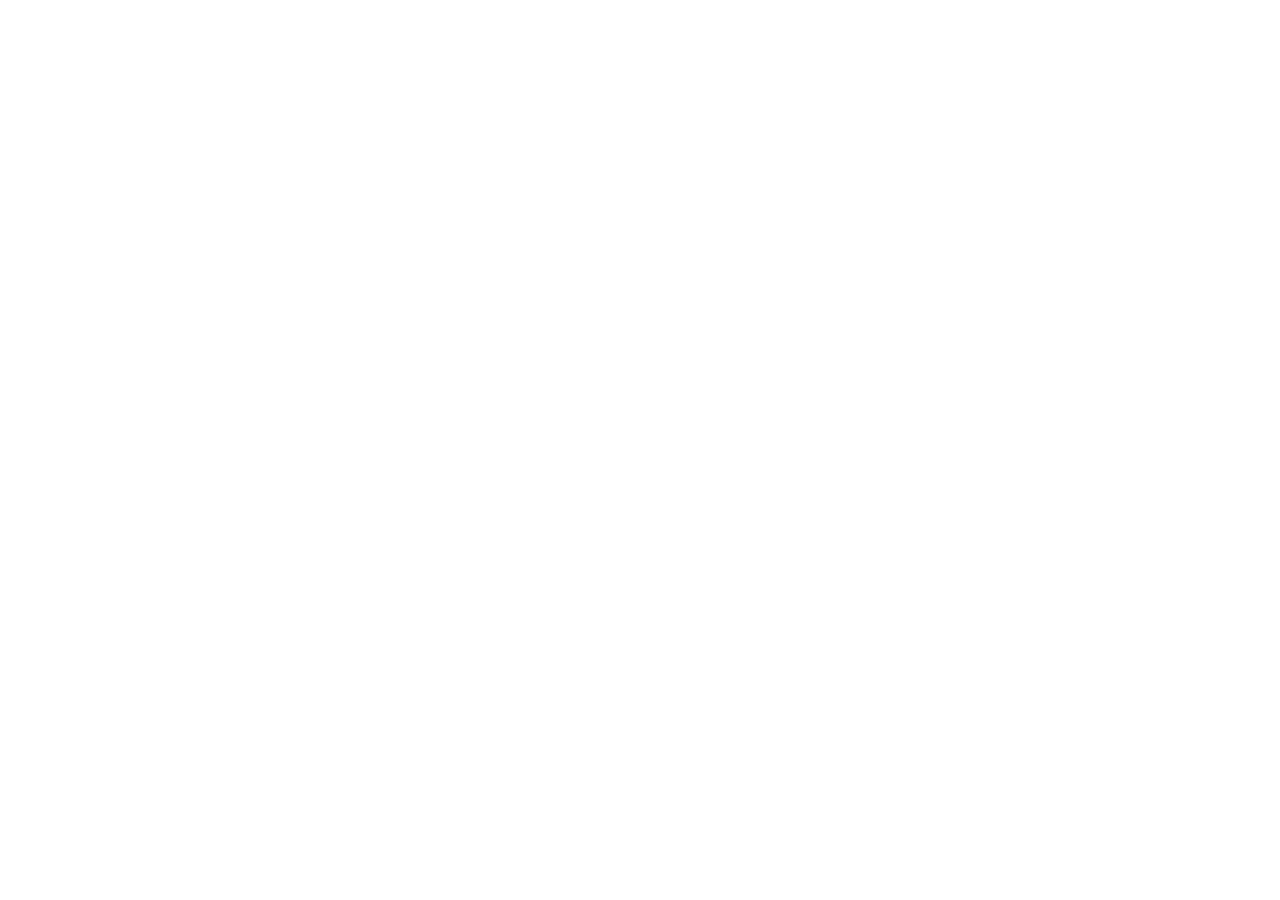
==== about.html @ 45cc05fa "Init : création du dépôt, arborescence des fichiers et structure HTML de base" ====
<!DOCTYPE html>
<html lang="fr">
<head>
    <meta charset="UTF-8">
    <meta name="viewport" content="width=device-width, initial-scale=1.0">
    <title>AfriTalent-About</title>
    <!-- Bootstrap 5 via CDN : feuille de style --> 
    <link href="https://cdn.jsdelivr.net/npm/bootstrap@5.3.0/dist/css/bootstrap.min.css" rel="stylesheet">
    <link rel="stylesheet" href="css/style.css">
</head>
<body>
    <!-- Le contenu de la page sera ajoute ici --> 
<!-- Bootstrap 5 via CDN : script JavaScript -->
    <script src="https://cdn.jsdelivr.net/npm/bootstrap@5.3.0/dist/js/bootstrap.bundle.min.js"></script>
    <!-- Votre script JavaScript -->
    <script src="js/main.js"></script>
</body>
</html>
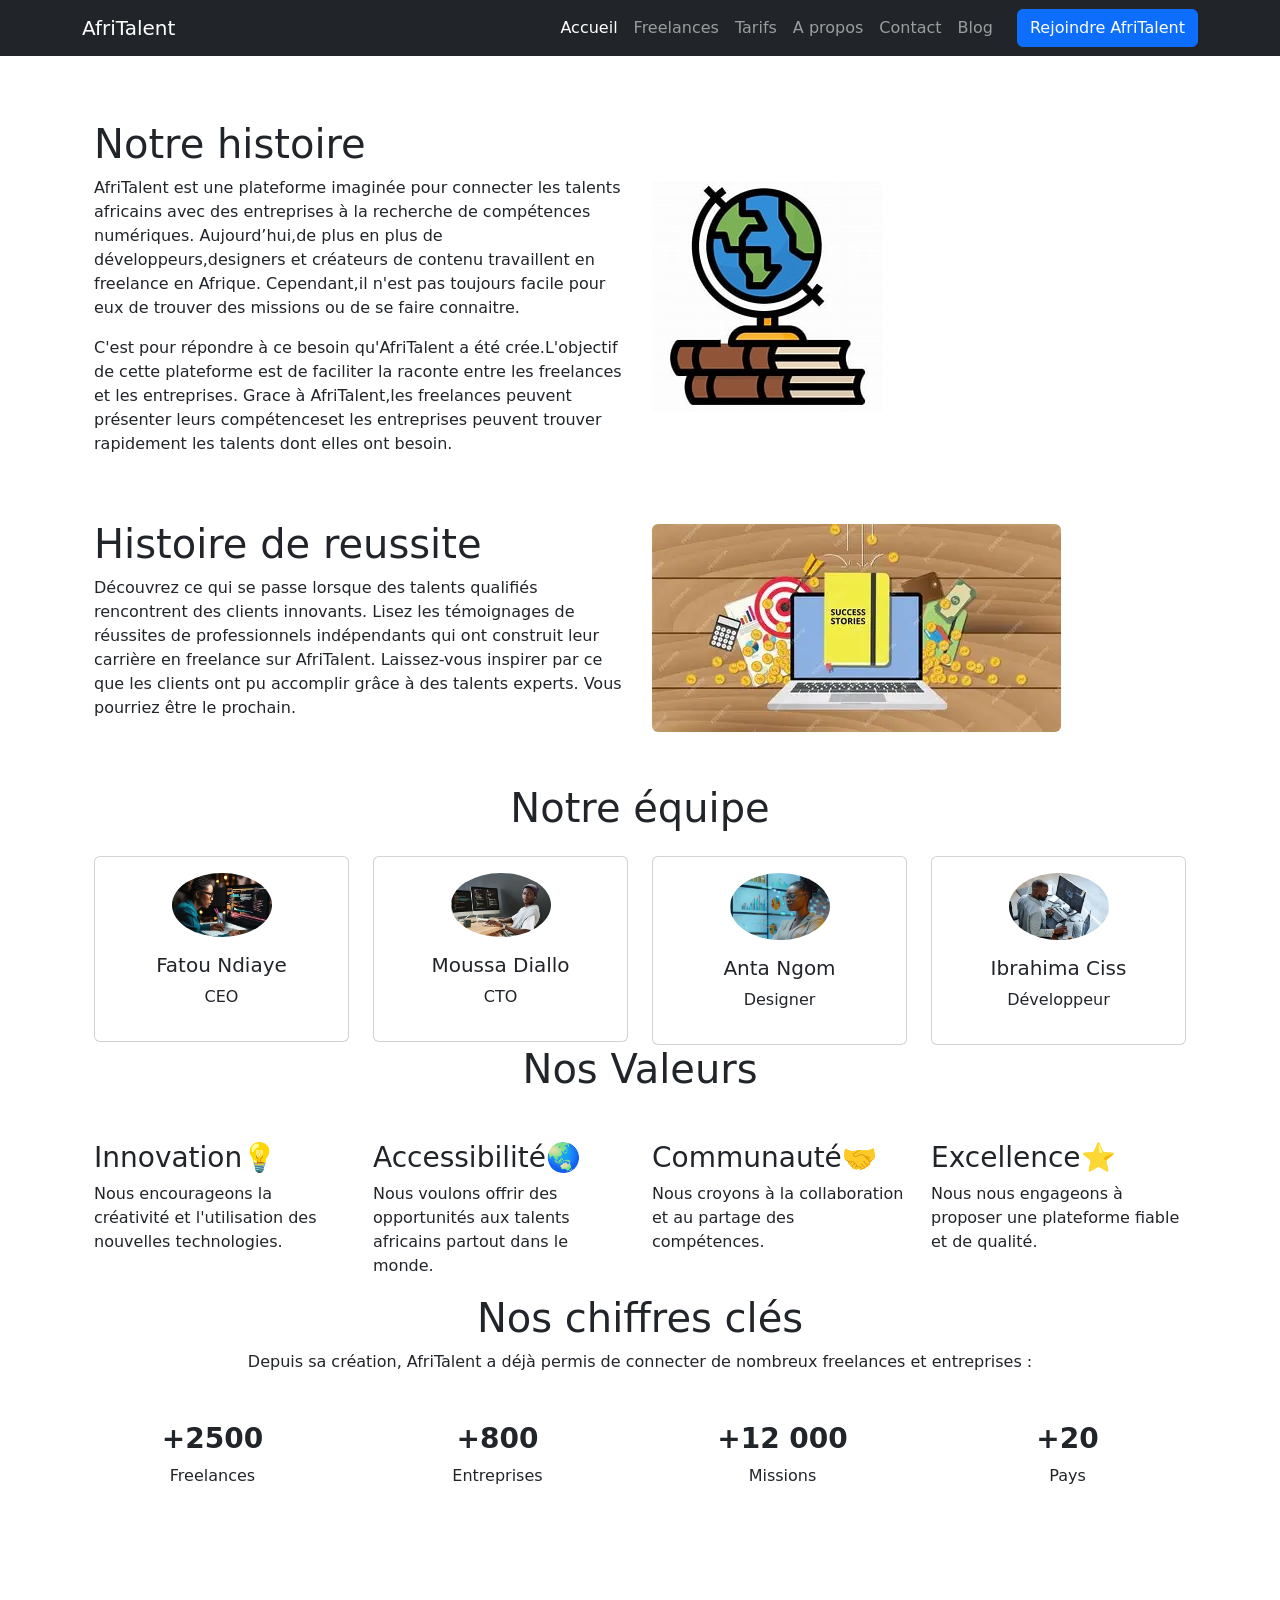
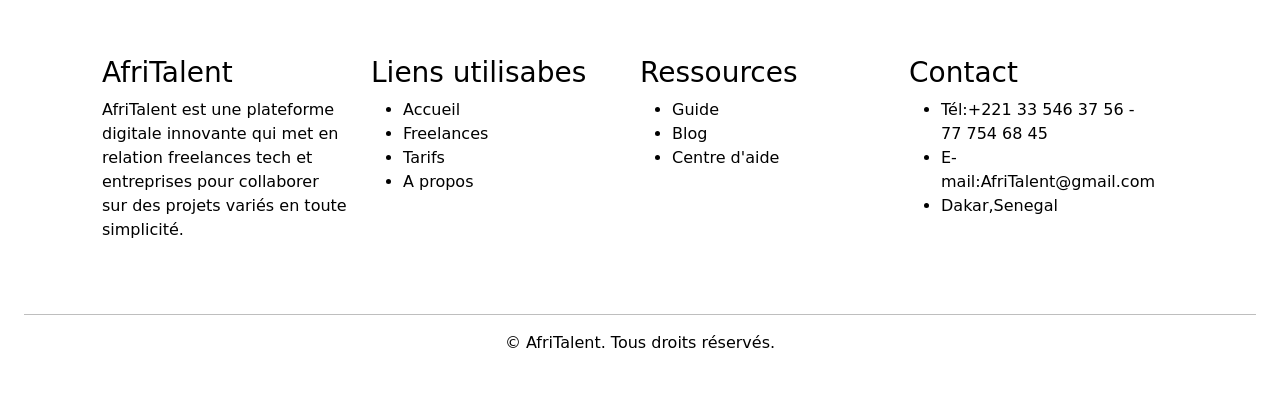
==== commit 13908475: "HTML : structure complète des 5 pages avec sections et contenu texte" ====
--- a/about.html
+++ b/about.html
@@ -9,7 +9,206 @@
     <link rel="stylesheet" href="css/style.css">
 </head>
 <body>
-    <!-- Le contenu de la page sera ajoute ici --> 
+    <header>
+    <nav class="navbar navbar-expand-lg navbar-dark bg-dark fixed-top"> 
+<div class="container"> 
+<a class="navbar-brand" href="index.html">AfriTalent</a> 
+<button class="navbar-toggler" type="button" 
+data-bs-toggle="collapse" 
+data-bs-target="#navMenu" 
+aria-controls="navMenu" 
+aria-expanded="false" 
+aria-label="Toggle navigation"> 
+<span class="navbar-toggler-icon"></span> 
+</button> 
+<div class="collapse navbar-collapse" id="navMenu"> 
+<ul class="navbar-nav ms-auto"> 
+<li class="nav-item"><a class="nav-link active" 
+href="index.html">Accueil</a></li> 
+<li class="nav-item"><a class="nav-link" 
+href="freelances.html">Freelances</a></li> 
+<li class="nav-item"><a class="nav-link" 
+href="tarifs.html">Tarifs</a></li> 
+<li class="nav-item"><a class="nav-link" href="about.html">A 
+propos</a></li> 
+<li class="nav-item"><a class="nav-link" 
+href="contact.html">Contact</a></li> 
+<li class="nav-item"><a class="nav-link" 
+href="index.html">Blog</a></li> 
+</ul> 
+<a href="contact.html" class="btn btn-primary ms-3">Rejoindre AfriTalent</a>
+</div> 
+</div> 
+</nav> 
+</header>
+<section id="hero">
+
+    <div class="container py-5"> 
+       <div class="container pt-5">
+    <section>
+       
+        <div class="row align-items-center mt-4">
+            <div class="col-md-6">
+                 <h1>Notre histoire</h1>
+                <p>
+                    AfriTalent est une plateforme imaginée pour connecter les talents africains avec des entreprises à la recherche de compétences numériques. Aujourd’hui,de plus en plus de développeurs,designers et créateurs de contenu travaillent en freelance en Afrique. Cependant,il n'est pas toujours facile pour eux de trouver des missions ou de se faire connaitre.
+                </p>
+                <p>
+                    C'est pour répondre à ce besoin qu'AfriTalent a été crée.L'objectif de cette plateforme est de faciliter la raconte entre les freelances et les entreprises. Grace à AfriTalent,les freelances peuvent présenter leurs compétenceset les entreprises peuvent trouver rapidement les talents dont elles ont besoin.
+                </p>
+            </div>
+            <div class="col-md-6">
+                <img src="icones/histoire.jpg" class="img-fluid rounded">
+            </div>
+        </div>
+     </section>
+     <section class="mt-5">
+        <div class="row align-items-center mt-4">
+            <div class="col-md-6">
+                 <h1>Histoire de reussite</h1>
+                <p>
+                    Découvrez ce qui se passe lorsque des talents qualifiés rencontrent des clients innovants. Lisez les témoignages de réussites de professionnels indépendants qui ont construit leur carrière en freelance sur AfriTalent. Laissez-vous inspirer par ce que les clients ont pu accomplir grâce à des talents experts. Vous pourriez être le prochain.
+                </p>
+            </div>
+            <div class="col-md-6">
+                <img src="icones/reussite.webp" class="img-fluid rounded">
+            </div>
+        </div>
+     </section>
+<section class="mt-5">
+  <h1 class="text-center">Notre équipe</h1>
+
+  <div class="row text-center mt-4">
+
+    <div class="col-md-3">
+      <div class="card p-3">
+        <img src="icones/femme.webp" class="rounded-circle mx-auto mb-3" width="100">
+        <h5>Fatou Ndiaye</h5>
+        <p>CEO</p>
+      </div>
+    </div>
+
+    <div class="col-md-3">
+      <div class="card p-3">
+        <img src="icones/hommes.webp" class="rounded-circle mx-auto mb-3" width="100">
+        <h5>Moussa Diallo</h5>
+        <p>CTO</p>
+      </div>
+    </div>
+
+    <div class="col-md-3">
+      <div class="card p-3">
+        <img src="icones/anta.webp" class="rounded-circle mx-auto mb-3" width="100">
+        <h5>Anta Ngom</h5>
+        <p>Designer</p>
+      </div>
+    </div>
+
+    <div class="col-md-3">
+      <div class="card p-3">
+        <img src="icones/ibou.webp" class="rounded-circle mx-auto mb-3" width="100">
+        <h5>Ibrahima Ciss</h5>
+        <p>Développeur</p>
+      </div>
+    </div>
+
+  </div>
+</section>
+            <h1 class="text-center">Nos Valeurs</h1>
+     <section class="mt-5">
+         <div class="row">
+                <div class="col-md-3">
+                 <h3>Innovation💡</h3>
+                 <p>Nous encourageons la créativité et l'utilisation des nouvelles technologies.</p>
+                </div>
+                <div class="col-md-3">
+                 <h3>Accessibilité🌏</h3>
+                 <p>Nous voulons offrir des opportunités aux talents africains partout dans le monde.</p>
+                </div>
+                <div class="col-md-3">
+                  <h3>Communauté🤝</h3>
+                  <p>Nous croyons à la collaboration et au partage des compétences.</p>
+                </div>
+                <div class="col-md-3">
+                  <h3>Excellence⭐</h3>
+                  <p>Nous nous engageons à proposer une plateforme fiable et de qualité.</p>
+                </div>
+            </div>
+        </div>
+
+        <h1 class="text-center">Nos chiffres clés</h1>
+        <p class="text-center">Depuis sa création, AfriTalent a déjà permis de connecter de nombreux freelances et entreprises :</p>
+        <section class="mt-5 text-center">
+  <div class="row mt-4">
+
+    <div class="col-md-3">
+      <h3 class="fw-bold">+2500</h3>
+      <p>Freelances</p>
+    </div>
+
+    <div class="col-md-3">
+      <h3 class="fw-bold">+800</h3>
+      <p>Entreprises</p>
+    </div>
+
+    <div class="col-md-3">
+      <h3 class="fw-bold">+12 000</h3>
+      <p>Missions</p>
+    </div>
+
+    <div class="col-md-3">
+      <h3 class="fw-bold">+20</h3>
+      <p>Pays</p>
+    </div>
+
+  </div>
+</section>
+</div>
+</section>
+      <footer class=" text-black mt-5 p-4">
+<div class="container">
+   <div class="row p-3 mb-2">
+   <div class="row p-3 mb-2"> 
+    <div class="col-md-3">
+        <h3>AfriTalent</h3>
+        <p>AfriTalent est une plateforme digitale innovante qui met en relation freelances tech et entreprises pour collaborer sur des projets variés en toute simplicité.</p>
+    </div>
+    <div class="col-md-3">
+        <h3>Liens utilisabes</h3>
+      <ul>
+        <li class="nav-item"><a class="nav-link" href="index.html">Accueil</a></li> 
+<li class="nav-item"><a class="nav-link" href="freelances.html">Freelances</a></li> 
+<li class="nav-item"><a class="nav-link" href="tarifs.html">Tarifs</a></li> 
+<li class="nav-item"><a class="nav-link" href="about.html">A propos</a></li>   
+      </ul>
+    </div>
+    <div class="col-md-3">
+        <h3>Ressources</h3>
+        <ul>
+            <li class="nav-item"><a class="nav-link" href="freelances.html">Guide</a></li> 
+            <li class="nav-item"><a class="nav-link" href="blog.html">Blog</a></li> 
+            <li class="nav-item"><a class="nav-link" href="index.html">Centre d'aide</a></li>
+        </ul>
+    </div>
+    <div class="col-md-3">
+        <h3>Contact</h3>
+        <ul>
+            <li>Tél:+221 33 546 37 56 - 77 754 68 45</li>
+            <li><a class="nav-link active" href="https://mail.google.com">E-mail:AfriTalent@gmail.com</a></li>
+            <li>Dakar,Senegal</li>
+        </ul>
+    </div>
+   </div>
+   </div>
+</div> 
+<hr class="bg-white">
+
+    <div class="text-center pb-3">
+      <p>© <span id="year"></span> AfriTalent. Tous droits réservés.</p>
+    </div>
+
+  </div>
+</footer>
 <!-- Bootstrap 5 via CDN : script JavaScript -->
     <script src="https://cdn.jsdelivr.net/npm/bootstrap@5.3.0/dist/js/bootstrap.bundle.min.js"></script>
     <!-- Votre script JavaScript -->
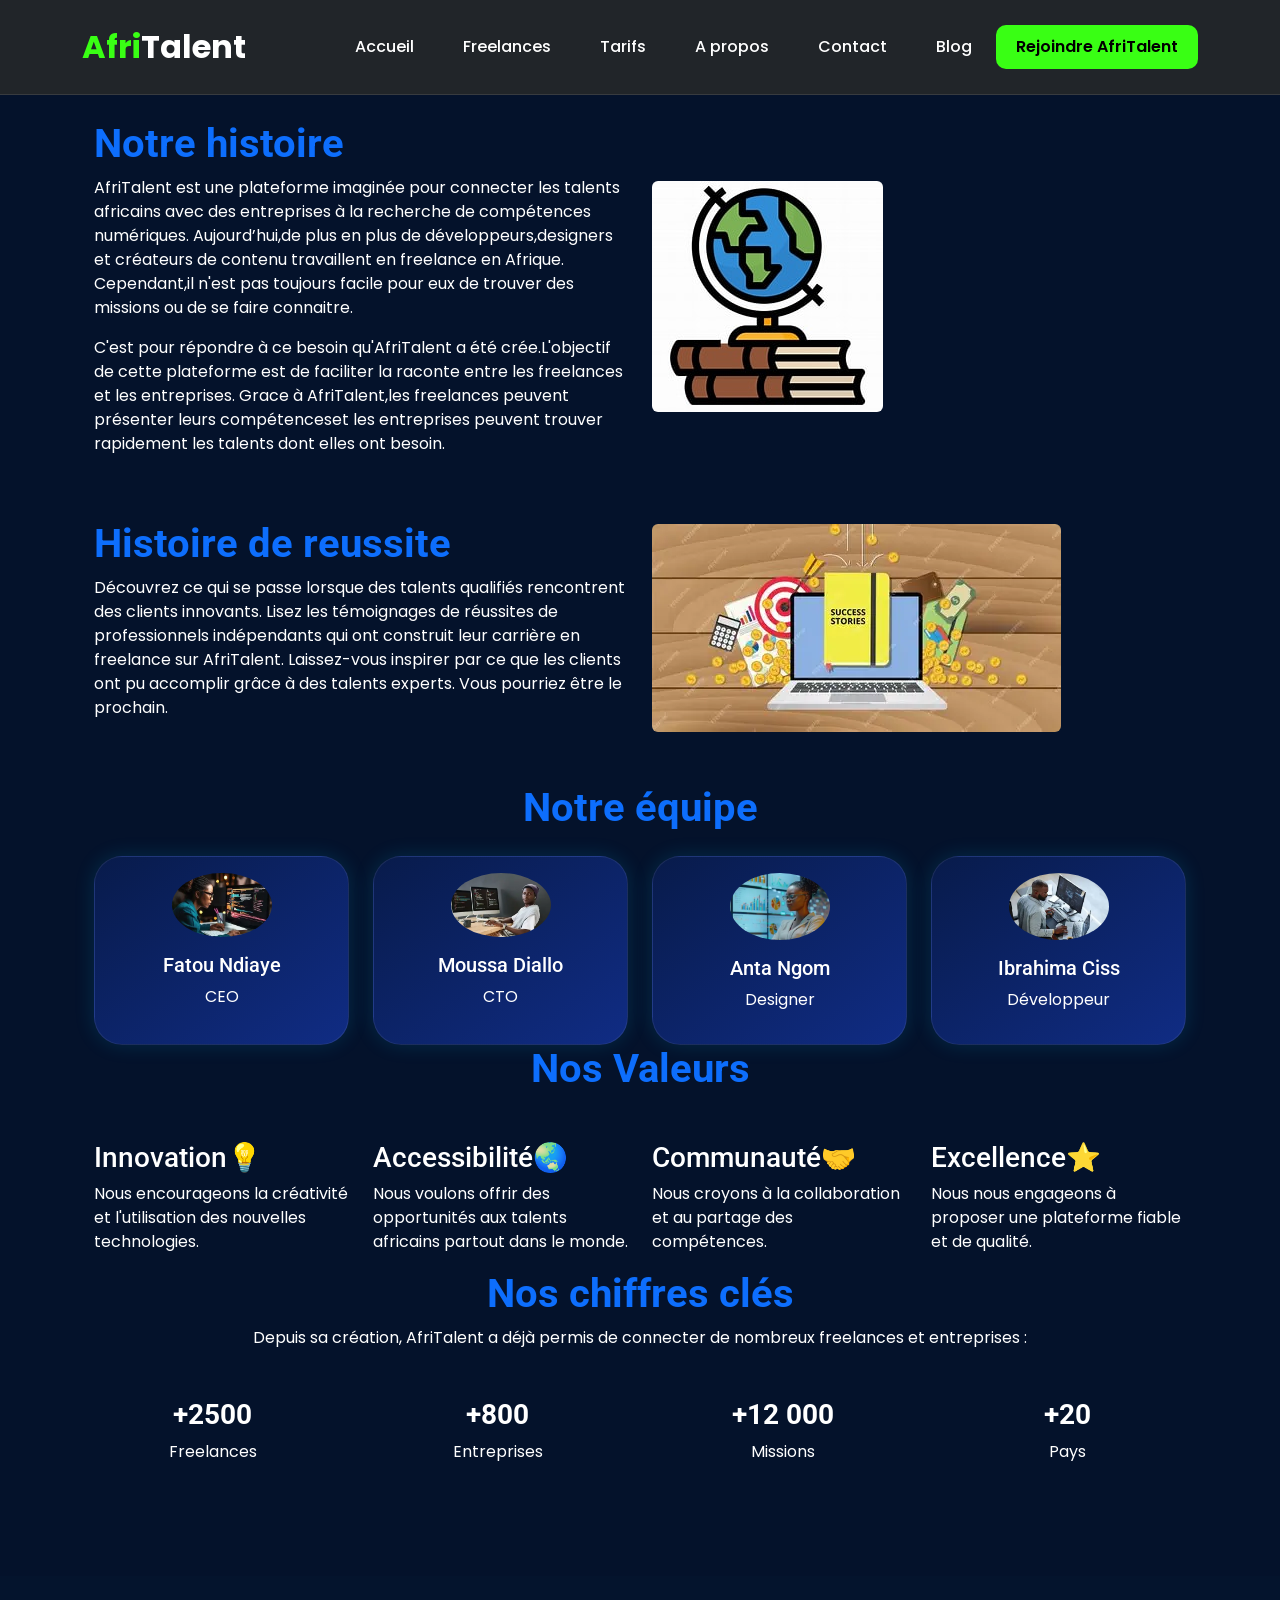
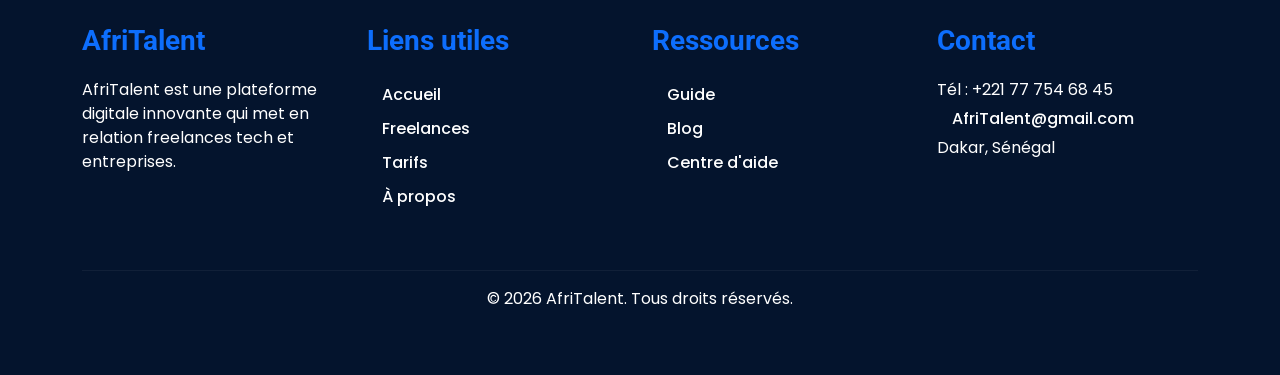
==== commit 2a9d1724: "CSS : variables, typographie, layout général et styles de base" ====
--- a/about.html
+++ b/about.html
@@ -4,15 +4,23 @@
     <meta charset="UTF-8">
     <meta name="viewport" content="width=device-width, initial-scale=1.0">
     <title>AfriTalent-About</title>
+    <!-- Google Fonts -->
+    <link rel="preconnect" href="https://fonts.googleapis.com">
+    <link rel="preconnect" href="https://fonts.gstatic.com" crossorigin>
+
+    <link href="https://fonts.googleapis.com/css2?family=Poppins:wght@300;400;500;600;700&family=Roboto:wght@300;400;500&display=swap" rel="stylesheet">
     <!-- Bootstrap 5 via CDN : feuille de style --> 
     <link href="https://cdn.jsdelivr.net/npm/bootstrap@5.3.0/dist/css/bootstrap.min.css" rel="stylesheet">
     <link rel="stylesheet" href="css/style.css">
 </head>
 <body>
-    <header>
-    <nav class="navbar navbar-expand-lg navbar-dark bg-dark fixed-top"> 
+  <header>
+  <!-- Navigation Bootstrap commune a toutes les pages --> 
+<nav class="navbar navbar-expand-lg navbar-dark bg-dark fixed-top"> 
 <div class="container"> 
-<a class="navbar-brand" href="index.html">AfriTalent</a> 
+<a class="navbar-brand logo" href="index.html">
+    <span>Afri</span>Talent
+</a>
 <button class="navbar-toggler" type="button" 
 data-bs-toggle="collapse" 
 data-bs-target="#navMenu" 
@@ -21,7 +29,7 @@
 aria-label="Toggle navigation"> 
 <span class="navbar-toggler-icon"></span> 
 </button> 
-<div class="collapse navbar-collapse" id="navMenu"> 
+<div class="collapse navbar-collapse justify-content-between align-items-center" id="navMenu">
 <ul class="navbar-nav ms-auto"> 
 <li class="nav-item"><a class="nav-link active" 
 href="index.html">Accueil</a></li> 
@@ -32,9 +40,9 @@
 <li class="nav-item"><a class="nav-link" href="about.html">A 
 propos</a></li> 
 <li class="nav-item"><a class="nav-link" 
-href="contact.html">Contact</a></li> 
-<li class="nav-item"><a class="nav-link" 
-href="index.html">Blog</a></li> 
+href="contact.html">Contact</a></li>
+<li class="nav-item"><a class="nav-link" 
+href="index.html">Blog</a></li>  
 </ul> 
 <a href="contact.html" class="btn btn-primary ms-3">Rejoindre AfriTalent</a>
 </div> 
@@ -49,7 +57,7 @@
        
         <div class="row align-items-center mt-4">
             <div class="col-md-6">
-                 <h1>Notre histoire</h1>
+                 <h1 id="acc">Notre histoire</h1>
                 <p>
                     AfriTalent est une plateforme imaginée pour connecter les talents africains avec des entreprises à la recherche de compétences numériques. Aujourd’hui,de plus en plus de développeurs,designers et créateurs de contenu travaillent en freelance en Afrique. Cependant,il n'est pas toujours facile pour eux de trouver des missions ou de se faire connaitre.
                 </p>
@@ -65,7 +73,7 @@
      <section class="mt-5">
         <div class="row align-items-center mt-4">
             <div class="col-md-6">
-                 <h1>Histoire de reussite</h1>
+                 <h1 id="acc">Histoire de reussite</h1>
                 <p>
                     Découvrez ce qui se passe lorsque des talents qualifiés rencontrent des clients innovants. Lisez les témoignages de réussites de professionnels indépendants qui ont construit leur carrière en freelance sur AfriTalent. Laissez-vous inspirer par ce que les clients ont pu accomplir grâce à des talents experts. Vous pourriez être le prochain.
                 </p>
@@ -76,36 +84,36 @@
         </div>
      </section>
 <section class="mt-5">
-  <h1 class="text-center">Notre équipe</h1>
+  <h1 class="text-center" id="acc">Notre équipe</h1>
 
   <div class="row text-center mt-4">
 
-    <div class="col-md-3">
-      <div class="card p-3">
+    <div class="col-md-3" >
+      <div class="card p-3" id="card">
         <img src="icones/femme.webp" class="rounded-circle mx-auto mb-3" width="100">
         <h5>Fatou Ndiaye</h5>
         <p>CEO</p>
       </div>
     </div>
 
-    <div class="col-md-3">
-      <div class="card p-3">
+    <div class="col-md-3" >
+      <div class="card p-3" id="card">
         <img src="icones/hommes.webp" class="rounded-circle mx-auto mb-3" width="100">
         <h5>Moussa Diallo</h5>
         <p>CTO</p>
       </div>
     </div>
 
-    <div class="col-md-3">
-      <div class="card p-3">
+    <div class="col-md-3" >
+      <div class="card p-3"id="card">
         <img src="icones/anta.webp" class="rounded-circle mx-auto mb-3" width="100">
         <h5>Anta Ngom</h5>
         <p>Designer</p>
       </div>
     </div>
 
-    <div class="col-md-3">
-      <div class="card p-3">
+    <div class="col-md-3" >
+      <div class="card p-3" id="card">
         <img src="icones/ibou.webp" class="rounded-circle mx-auto mb-3" width="100">
         <h5>Ibrahima Ciss</h5>
         <p>Développeur</p>
@@ -114,7 +122,7 @@
 
   </div>
 </section>
-            <h1 class="text-center">Nos Valeurs</h1>
+            <h1 class="text-center" id="acc">Nos Valeurs</h1>
      <section class="mt-5">
          <div class="row">
                 <div class="col-md-3">
@@ -136,7 +144,7 @@
             </div>
         </div>
 
-        <h1 class="text-center">Nos chiffres clés</h1>
+        <h1 class="text-center" id="acc">Nos chiffres clés</h1>
         <p class="text-center">Depuis sa création, AfriTalent a déjà permis de connecter de nombreux freelances et entreprises :</p>
         <section class="mt-5 text-center">
   <div class="row mt-4">
@@ -165,49 +173,97 @@
 </section>
 </div>
 </section>
-      <footer class=" text-black mt-5 p-4">
-<div class="container">
-   <div class="row p-3 mb-2">
-   <div class="row p-3 mb-2"> 
-    <div class="col-md-3">
-        <h3>AfriTalent</h3>
-        <p>AfriTalent est une plateforme digitale innovante qui met en relation freelances tech et entreprises pour collaborer sur des projets variés en toute simplicité.</p>
-    </div>
-    <div class="col-md-3">
-        <h3>Liens utilisabes</h3>
-      <ul>
-        <li class="nav-item"><a class="nav-link" href="index.html">Accueil</a></li> 
-<li class="nav-item"><a class="nav-link" href="freelances.html">Freelances</a></li> 
-<li class="nav-item"><a class="nav-link" href="tarifs.html">Tarifs</a></li> 
-<li class="nav-item"><a class="nav-link" href="about.html">A propos</a></li>   
-      </ul>
-    </div>
-    <div class="col-md-3">
-        <h3>Ressources</h3>
-        <ul>
-            <li class="nav-item"><a class="nav-link" href="freelances.html">Guide</a></li> 
-            <li class="nav-item"><a class="nav-link" href="blog.html">Blog</a></li> 
-            <li class="nav-item"><a class="nav-link" href="index.html">Centre d'aide</a></li>
-        </ul>
-    </div>
-    <div class="col-md-3">
-        <h3>Contact</h3>
-        <ul>
-            <li>Tél:+221 33 546 37 56 - 77 754 68 45</li>
-            <li><a class="nav-link active" href="https://mail.google.com">E-mail:AfriTalent@gmail.com</a></li>
-            <li>Dakar,Senegal</li>
-        </ul>
-    </div>
-   </div>
-   </div>
-</div> 
-<hr class="bg-white">
-
-    <div class="text-center pb-3">
-      <p>© <span id="year"></span> AfriTalent. Tous droits réservés.</p>
-    </div>
-
-  </div>
+     <footer id="foot" class="text-white mt-5 p-5">
+
+    <div class="container">
+
+        <div class="row">
+
+            <!-- COL 1 -->
+
+            <div class="col-md-3 mb-4">
+
+                <h3>AfriTalent</h3>
+
+                <p>
+                    AfriTalent est une plateforme digitale innovante
+                    qui met en relation freelances tech et entreprises.
+                </p>
+
+            </div>
+
+            <!-- COL 2 -->
+
+            <div class="col-md-3 mb-4">
+
+                <h3>Liens utiles</h3>
+
+                <ul class="list-unstyled">
+
+                    <li><a class="nav-link" href="index.html">Accueil</a></li>
+                    <li><a class="nav-link" href="freelances.html">Freelances</a></li>
+                    <li><a class="nav-link" href="tarifs.html">Tarifs</a></li>
+                    <li><a class="nav-link" href="about.html">À propos</a></li>
+
+                </ul>
+
+            </div>
+
+            <!-- COL 3 -->
+
+            <div class="col-md-3 mb-4">
+
+                <h3>Ressources</h3>
+
+                <ul class="list-unstyled">
+
+                    <li><a class="nav-link" href="#">Guide</a></li>
+                    <li><a class="nav-link" href="#">Blog</a></li>
+                    <li><a class="nav-link" href="#">Centre d'aide</a></li>
+
+                </ul>
+
+            </div>
+
+            <!-- COL 4 -->
+
+            <div class="col-md-3 mb-4">
+
+                <h3>Contact</h3>
+
+                <ul class="list-unstyled">
+
+                    <li>Tél : +221 77 754 68 45</li>
+
+                    <li>
+                        <a class="nav-link"
+                           href="mailto:AfriTalent@gmail.com">
+
+                            AfriTalent@gmail.com
+
+                        </a>
+                    </li>
+
+                    <li>Dakar, Sénégal</li>
+
+                </ul>
+
+            </div>
+
+        </div>
+
+        <hr>
+
+        <div class="text-center">
+
+            <p>
+                © 2026 AfriTalent. Tous droits réservés.
+            </p>
+
+        </div>
+
+    </div>
+
 </footer>
 <!-- Bootstrap 5 via CDN : script JavaScript -->
     <script src="https://cdn.jsdelivr.net/npm/bootstrap@5.3.0/dist/js/bootstrap.bundle.min.js"></script>
--- a/css/style.css
+++ b/css/style.css
@@ -0,0 +1,651 @@
+:root {
+  --primary-color: #0d6efd;
+  --secondary-color: #04122b;
+  --dark-color: #000;
+  --light-color: #fff;
+  --hover-color: #39ff14;
+  --title-font: "Poppins", sans-serif;
+  --body-font: "Roboto", sans-serif;
+}
+/* RESET */
+
+*{
+    margin:0;
+    padding:0;
+    box-sizing:border-box;
+}
+h1,h2,h3,h4,h5{
+   font-family: var(--body-font);
+}
+
+body{
+    font-family:var(--title-font);
+    background-color: var(--secondary-color);
+    color:var(--light-color);
+    overflow-x:hidden;
+     margin:0;
+    padding:0;
+    overflow-x:hidden;
+    background-color: var(--secondary-color);
+    
+}
+/* NAVBAR */
+
+.navbar{
+    background:rgba(5,8,22,0.85);
+    backdrop-filter:blur(10px);
+    padding:18px 0;
+    border-bottom:1px solid rgba(255,255,255,0.1);
+}
+
+.logo{
+    font-size:2rem;
+    font-weight:700;
+    color:var(--light-color);
+    text-decoration:none;
+}
+
+.logo span{
+    color:var(--primary-color);
+}
+
+.navbar-nav{
+    gap:18px;
+}
+
+.nav-link{
+    color:var(--light-color);
+    font-weight:500;
+    transition:0.3s;
+}
+
+.nav-link:hover{
+    color:var(--primary-color);
+}
+
+.btn-primary{
+    background:linear-gradient(90deg,#00bfff,#0066ff);
+    border:none;
+    border-radius:12px;
+    padding:12px 22px;
+    font-weight:600;
+}
+
+.btn-primary:hover{
+    transform:translateY(-2px);
+    background:linear-gradient(90deg,#0099ff,#004cff);
+}
+
+/* HERO */
+
+#herol{
+    position: relative;
+    min-height: 100vh;
+    display: flex;
+    align-items: center;
+    justify-content: center;
+    text-align: center;
+    overflow: hidden;
+    padding-top: 0;
+    margin-top: 0;
+}
+#herol::before{
+    content: "";
+    position: absolute;
+    top: 0;
+    left: 0;
+    width: 100%;
+    height: 100%;
+    background: rgba(0,0,0,0.5);
+    z-index: 1;
+}
+.video{
+    position:absolute;
+    top:0;
+    left:0;
+    width:100%;
+    height:100%;
+    object-fit:cover;
+    z-index: 0;
+}
+
+#fond{
+    position:relative;
+    z-index:2;
+    margin-top:80px;
+}
+
+#free{
+    font-size:4rem;
+    font-weight:700;
+    line-height:1.2;
+    margin-bottom:25px;
+}
+
+#fond p{
+    font-size:1.1rem;
+    margin-bottom:15px;
+    color:var(--light-color);
+}
+
+/* BARRES TITRES */
+
+.navbar-section{
+    background:linear-gradient(90deg,#081b4b,#0b2a7a);
+    border-radius:18px;
+    margin-bottom:35px;
+    margin-top:40px;
+    padding:10px;
+}
+
+/* CARTES */
+
+.step-card,
+.testimonial-card,
+.counter-card{
+    background:linear-gradient(145deg,#081b4b,#102c84);
+    border-radius:28px;
+    padding:40px 25px;
+    transition:0.4s;
+    height:100%;
+    border:1px solid rgba(255,255,255,0.08);
+    box-shadow:0 0 20px rgba(0,191,255,0.15);
+}
+
+.step-card:hover,
+.testimonial-card:hover,
+.counter-card:hover{
+    transform:translateY(-10px);
+    box-shadow:0 0 30px rgba(0,191,255,0.35);
+}
+
+/* IMAGES */
+
+.step-card img,
+.tem-img{
+    width:85px;
+    height:85px;
+    object-fit:cover;
+    margin-bottom:20px;
+    border:4px solid rgba(255,255,255,0.2);
+    padding:8px;
+    background:var(--light-color);
+}
+
+/* TEXTES */
+
+.step-card h3,
+.testimonial-card h5{
+    font-weight:700;
+    margin-bottom:15px;
+}
+
+.step-card p,
+.testimonial-card p{
+    color:var(--light-color);
+}
+
+/* SERVICES */
+
+#services{
+    padding-top:40px;
+}
+
+/* STATISTIQUES */
+
+.counter-number{
+    font-size:3rem;
+    font-weight:700;
+    color:var(--primary-color);
+}
+
+.counter-label{
+    font-size:1.1rem;
+    margin-top:10px;
+}
+
+/* TEMOIGNAGES */
+
+.testimonial-card{
+    text-align:center;
+}
+
+/* CTA */
+
+.cta-section{
+    position:relative;
+    background:url('../images/cta.webp') center/cover;
+    padding:120px 0;
+    margin-top:70px;
+}
+
+.cta-overlay{
+    position:absolute;
+    inset:0;
+    background:rgba(0,0,0,0.7);
+}
+
+.cta-content{
+    position:relative;
+    z-index:2;
+}
+
+/* FOOTER */
+
+#foot{
+    background:#020617;
+}
+
+#foot h3{
+    margin-bottom:20px;
+    color:var(--primary-color);
+}
+
+#foot .nav-link{
+    padding-left:0;
+    color:var(--light-color);
+}
+
+#foot .nav-link:hover{
+    color:var(--primary-color);
+}
+
+/* ESPACES ENTRE CARTES */
+
+.row.g-4{
+    --bs-gutter-x:2rem;
+    --bs-gutter-y:2rem;
+}
+/* HERO SECTION */
+
+#hero-tarifs{
+    background:
+    linear-gradient(rgba(0,0,0,0.7),
+    rgba(0,0,0,0.7)),
+    url("../icones/tarif.jpg");
+
+    background-size: cover;
+    background-position: center;
+    min-height: 90vh;
+    display: flex;
+    align-items: center;
+    justify-content: center;
+}
+
+#hero-tarifs h1{
+    font-size: 3rem;
+    font-weight: bold;
+}
+
+#hero-tarifs p{
+    font-size: 1.2rem;
+}
+
+/* SECTION TARIFS*/
+
+.card{
+    border: none;
+    border-radius: 15px;
+    box-shadow: 0 5px 20px rgba(0,0,0,0.08);
+    transition: 0.4s;
+}
+
+.card:hover{
+    transform: translateY(-10px);
+}
+
+.card h3{
+    font-weight: bold;
+}
+
+.card .display-6{
+    color:var(--hover-color);
+}
+
+.border-success{
+    border: 3px solid var(--primary-color);
+}
+
+/* Badge */
+
+.badge{
+    font-size: 0.9rem;
+    padding: 8px 15px;
+    border-radius: 20px;
+}
+
+/*BOUTONS*/
+
+.custom-btn{
+    background-color: var(--secondary-color);
+    color: var(--light-color);
+    border-radius: 10px;
+    padding: 12px;
+    transition: 0.3s;
+}
+
+.custom-btn:hover{
+    background-color: var(--hover-color);
+    color: var(--light-color);
+}
+
+/* FAQ */
+
+.accordion-button{
+    font-weight: 600;
+}
+
+.accordion-button:not(.collapsed){
+    background-color: var(--primary-color);
+    color: var(--light-color);
+}
+
+/* FOOTER */
+
+#foot{
+    background-color: var(--primary-color);
+}
+
+#foot h3{
+    margin-bottom: 20px;
+    font-weight: bold;
+}
+
+#foot .nav-link{
+    color: var(--light-color) ;
+    padding: 5px 0;
+}
+
+#foot .nav-link:hover{
+    color: var(--hover-color) ;
+}
+
+#foot hr{
+    border-color: rgba(255,255,255,0.2);
+}
+.row.g-4{
+    row-gap: 25px;
+}
+
+.step-card{
+    background-color:#1f1f35 ;
+    color: var(--light-color);
+    padding: 40px 25px;
+    border-radius: 30px;
+    height: 100%;
+    box-shadow: 0 10px 25px rgba(0,0,0,0.3);
+    transition: 0.4s;
+
+}
+
+.step-card:hover{
+    transform: translateY(-8px);
+}
+
+.step-card img{
+    width: 80px;
+    height: 80px;
+    object-fit: cover;
+    background: var(--light-color);
+    padding: 10px;
+    margin-bottom: 20px;
+}
+
+.step-card h3{
+    font-size: 32px;
+    font-weight: bold;
+    margin-bottom: 15px;
+}
+
+.step-card p{
+    font-size: 18px;
+    margin-bottom: 0;
+}
+.navbar-section{
+    margin-bottom: 40px;
+    margin-top: 40px;
+}
+/* HERO PAGE FREELANCES */
+
+#hero-freelance{
+    position: relative;
+    height: 90vh;
+    background-size: cover;
+    background-position: center;
+
+    display: flex;
+    align-items: center;
+    justify-content: center;
+
+    overflow: hidden;
+}
+
+.hero-overlay{
+    position: absolute;
+    top: 0;
+    left: 0;
+
+    width: 100%;
+    height: 100%;
+
+    background: linear-gradient(
+        rgba(5,8,22,0.80),
+        rgba(7,18,41,0.90)
+    );
+}
+
+.hero-content{
+    position: relative;
+    z-index: 2;
+}
+
+.hero-content h1{
+    font-size: 4rem;
+    max-width: 900px;
+    margin: auto;
+}
+
+.hero-content p{
+    font-size: 1.3rem;
+    color: var(--light-color);
+}
+
+.hero-content .btn{
+    background: #39ff14;
+    border: none;
+    color: #050816;
+    font-weight: bold;
+    padding: 14px 35px;
+    border-radius: 12px;
+}
+
+.hero-content .btn:hover{
+    background: #2ee60f;
+}
+
+/* HERO */
+
+#hero-freelance{
+    background:
+    linear-gradient(rgba(0,0,0,0.7),
+    rgba(0,0,0,0.7)),
+    url("../icones/fondfree.webp");
+
+    background-size: cover;
+    background-position: center;
+
+    min-height: 75vh;
+
+    display: flex;
+    align-items: center;
+
+    padding-top: 120px;
+}
+
+#hero-freelance h1{
+    font-size: 4rem;
+    font-weight: 700;
+    color: var(--light-color);
+}
+
+#hero-freelance span{
+    color: #39ff14;
+}
+
+#hero-freelance p{
+    color: var(--light-color);
+    font-size: 1.1rem;
+}
+
+/* NAVBAR */
+
+.navbar{
+    background: #04142d;
+}
+
+.logo{
+    font-size: 2rem;
+    font-weight: bold;
+    color: var(--light-color) ;
+}
+
+.logo span{
+    color: #39ff14;
+}
+
+.nav-link{
+    color: var(--light-color);
+    margin-left: 15px;
+}
+
+.nav-link:hover{
+    color: #39ff14;
+}
+
+/* BOUTON */
+
+.btn-primary{
+    background: #39ff14;
+    border: none;
+    color: black;
+    font-weight: 600;
+    border-radius: 10px;
+    padding: 10px 20px;
+}
+
+.btn-primary:hover{
+    background: #2fd10e;
+}
+
+/* FILTRES */
+
+.filter-section{
+    margin-top: -50px;
+    z-index: 10;
+    position: relative;
+}
+
+.filter-box{
+    background: var(--light-color);
+    border-radius: 20px;
+    padding: 25px;
+    box-shadow: 0 10px 30px rgba(0,0,0,0.1);
+}
+
+/* BOUTONS FILTRES */
+.btn-outline-success{
+    color: var(--light-color);
+    border: 2px solid var(--light-color);
+    background: transparent;
+
+    border-radius: 40px;
+    padding: 10px 30px;
+
+    font-weight: 600;
+    min-width: 180px;
+    margin: 10px;
+}
+
+.btn-outline-success:hover{
+    background: #39ff14;
+    color: #050816;
+    border-color: #39ff14;
+}
+
+/* CARDS */
+
+.freelance-card{
+    background:linear-gradient(145deg,#081b4b,#102c84);
+    border: none;
+    border-radius: 20px;
+    transition: 0.3s;
+    box-shadow: 0 5px 20px rgba(0,0,0,0.08);
+    color:var(--light-color);
+
+    height: 100%;
+}
+
+.freelance-card:hover{
+    transform: translateY(-10px);
+}
+
+.freelance-img{
+    width: 100px;
+    height: 100px;
+    object-fit: cover;
+
+    border-radius: 50%;
+
+    margin: auto;
+}
+
+/* TITRES */
+
+.freelance-card h4{
+    font-weight: 700;
+    color: #04142d;
+}
+
+/* PRIX */
+
+.freelance-card .fw-bold{
+    color: #00b300;
+    font-size: 1.2rem;
+}
+
+/* FOOTER */
+
+#foot{
+    background: #04142d;
+}
+
+#foot .nav-link{
+    color: var(--light-color);
+}
+
+#foot .nav-link:hover{
+    color: #39ff14;
+}
+
+#card{
+    background:linear-gradient(145deg,#081b4b,#102c84);
+    color:var(--light-color);
+    border-radius:28px;
+    padding:40px 25px;
+    transition:0.4s;
+    height:100%;
+    border:1px solid rgba(255,255,255,0.08);
+    box-shadow:0 0 20px rgba(0,191,255,0.15);
+}
+#acc{
+    color:var(--primary-color);
+    font-weight:700;
+}
+/*contacte*/
+#contactTitle{
+    font-size:2.5rem;
+    font-weight:700;
+    color:var(--primary-color);
+    margin-bottom:20px;
+    padding-top:90px;
+}
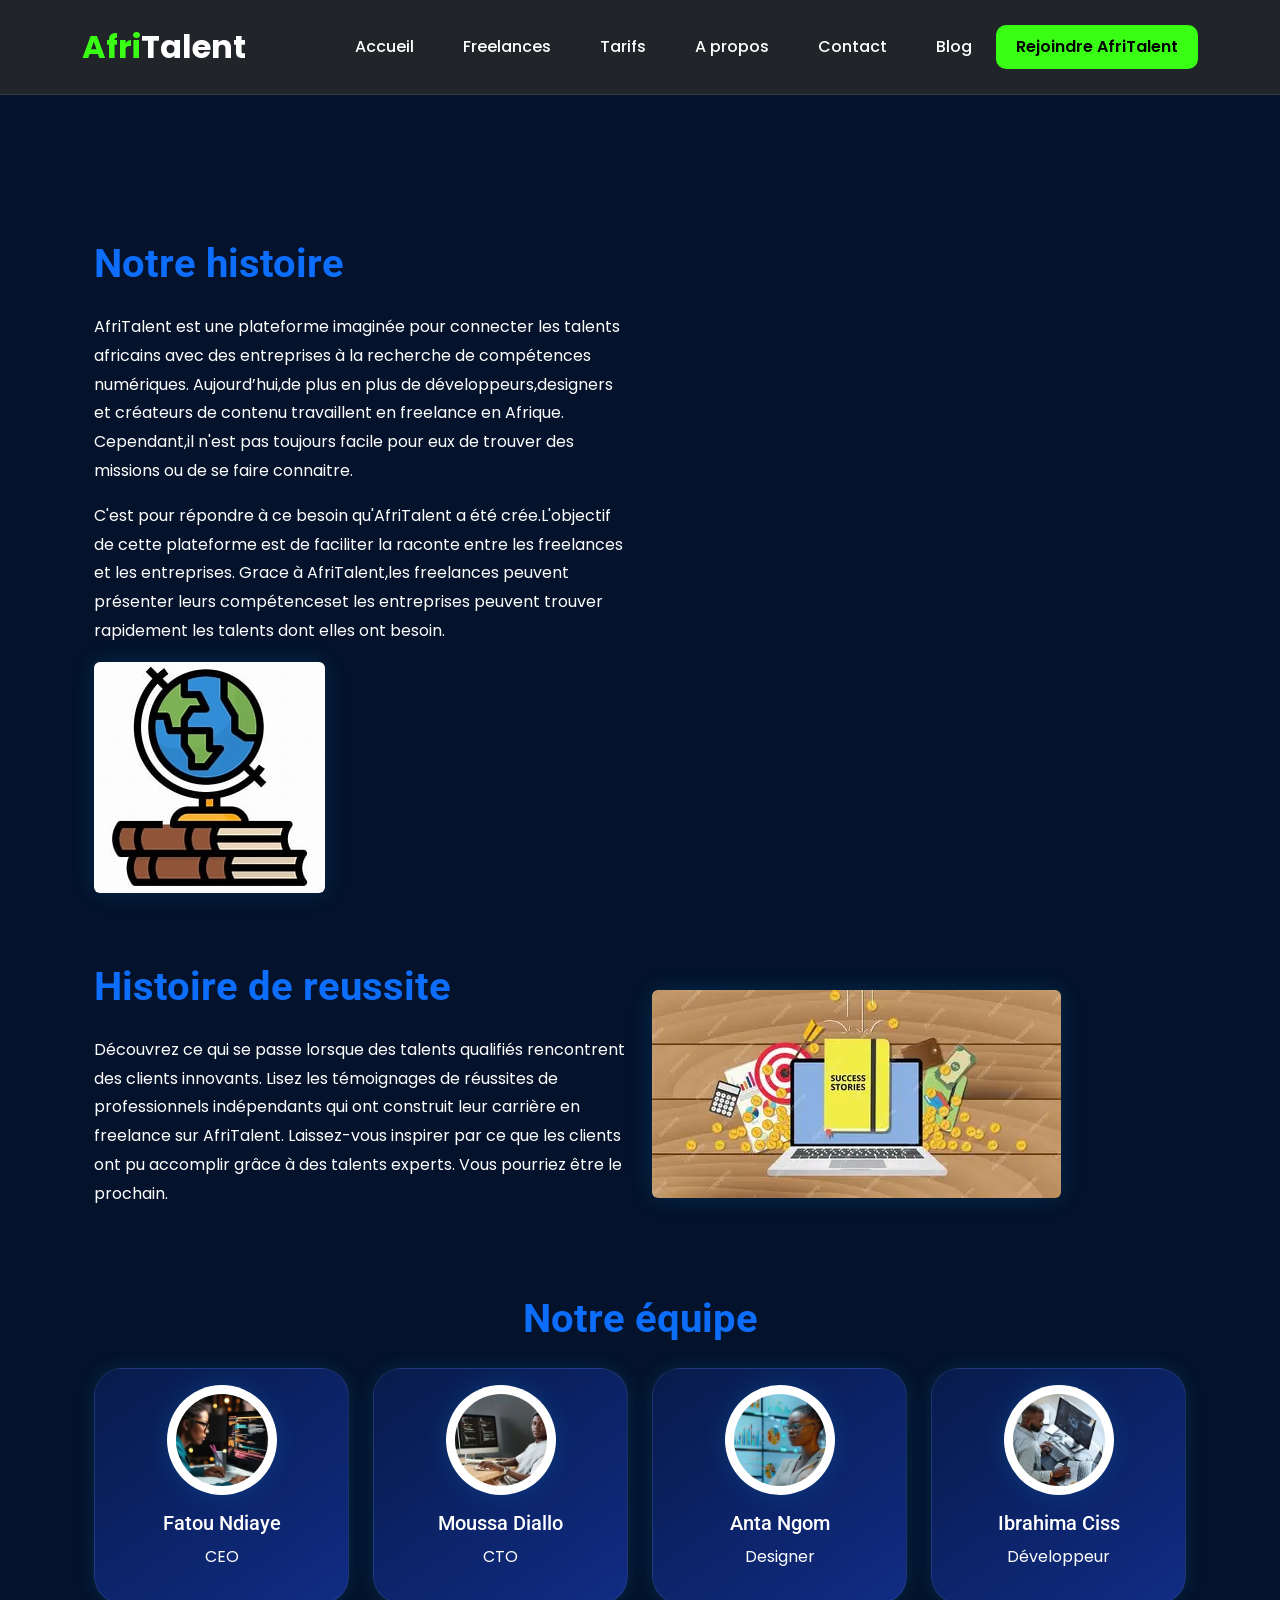
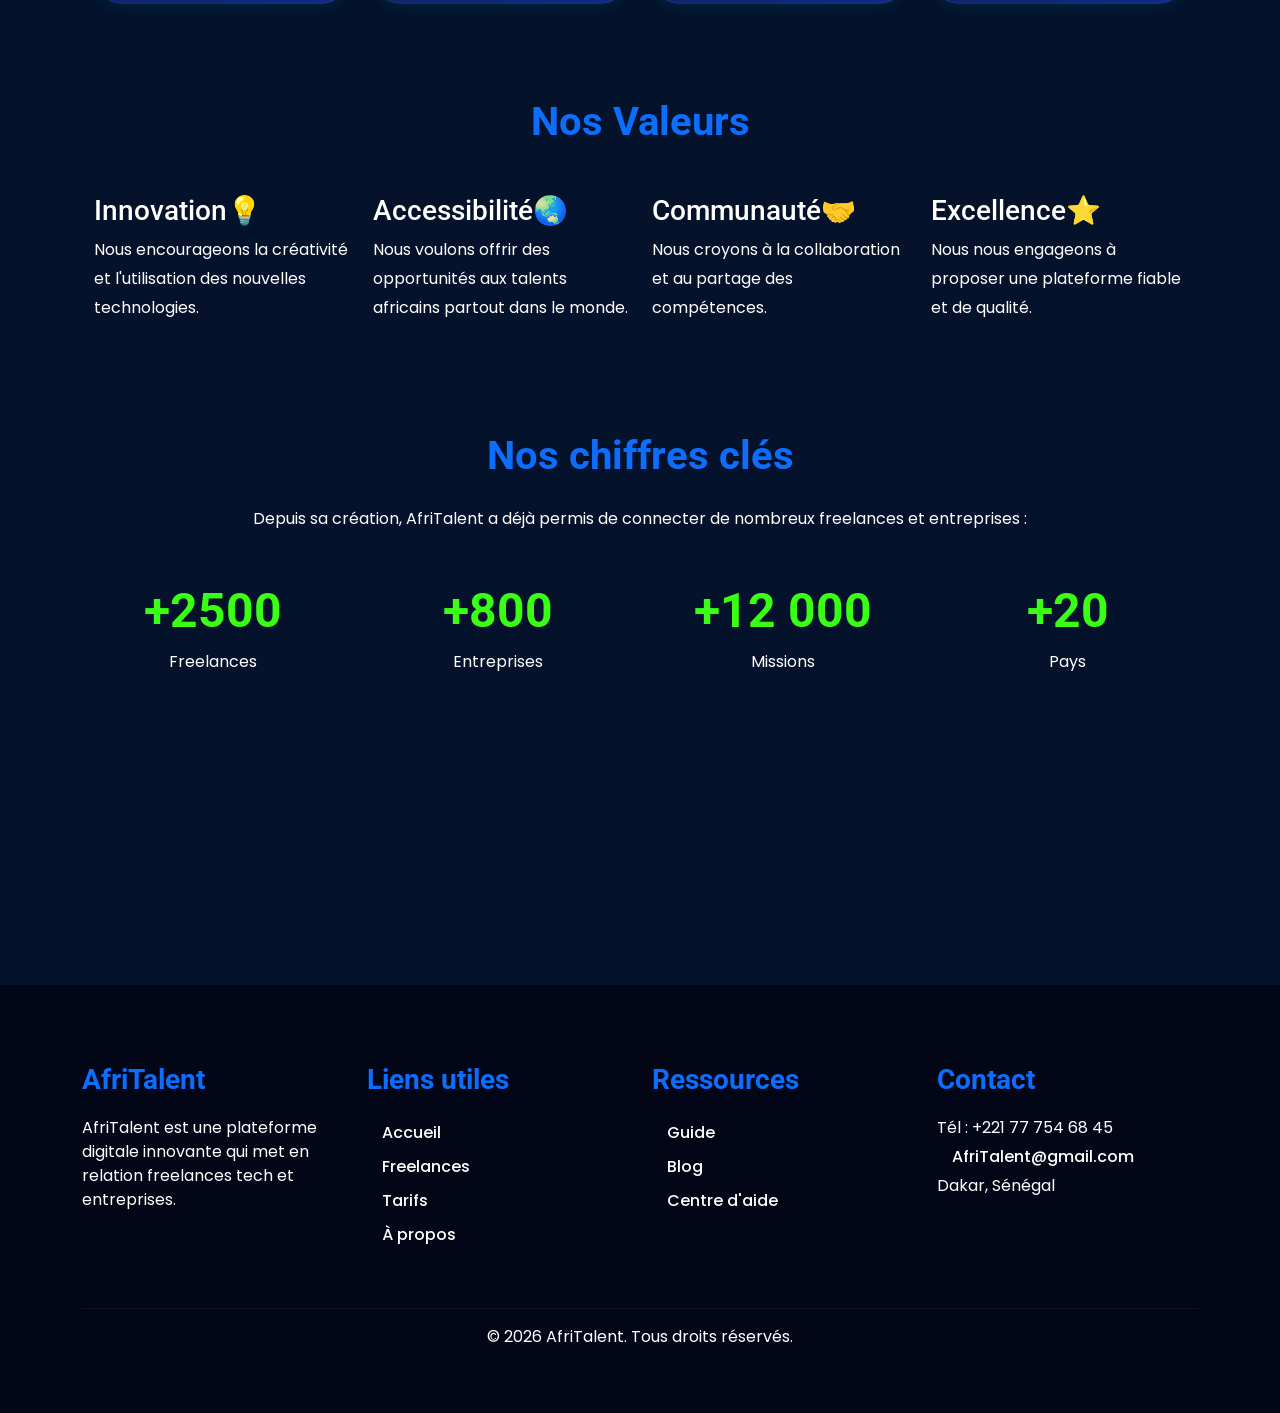
==== commit 8e5cbf98: "CSS : responsive design mobile et tablette, media queries" ====
--- a/about.html
+++ b/about.html
@@ -56,7 +56,7 @@
     <section>
        
         <div class="row align-items-center mt-4">
-            <div class="col-md-6">
+            <div class=" col-12 col-md-6">
                  <h1 id="acc">Notre histoire</h1>
                 <p>
                     AfriTalent est une plateforme imaginée pour connecter les talents africains avec des entreprises à la recherche de compétences numériques. Aujourd’hui,de plus en plus de développeurs,designers et créateurs de contenu travaillent en freelance en Afrique. Cependant,il n'est pas toujours facile pour eux de trouver des missions ou de se faire connaitre.
@@ -65,7 +65,7 @@
                     C'est pour répondre à ce besoin qu'AfriTalent a été crée.L'objectif de cette plateforme est de faciliter la raconte entre les freelances et les entreprises. Grace à AfriTalent,les freelances peuvent présenter leurs compétenceset les entreprises peuvent trouver rapidement les talents dont elles ont besoin.
                 </p>
             </div>
-            <div class="col-md-6">
+            <div class=" col-12col-md-6">
                 <img src="icones/histoire.jpg" class="img-fluid rounded">
             </div>
         </div>
@@ -78,7 +78,7 @@
                     Découvrez ce qui se passe lorsque des talents qualifiés rencontrent des clients innovants. Lisez les témoignages de réussites de professionnels indépendants qui ont construit leur carrière en freelance sur AfriTalent. Laissez-vous inspirer par ce que les clients ont pu accomplir grâce à des talents experts. Vous pourriez être le prochain.
                 </p>
             </div>
-            <div class="col-md-6">
+            <div class=" col-12 col-md-6">
                 <img src="icones/reussite.webp" class="img-fluid rounded">
             </div>
         </div>
@@ -88,7 +88,7 @@
 
   <div class="row text-center mt-4">
 
-    <div class="col-md-3" >
+    <div class=" col-12 col-sm-6 col-lg-3 mb-4" >
       <div class="card p-3" id="card">
         <img src="icones/femme.webp" class="rounded-circle mx-auto mb-3" width="100">
         <h5>Fatou Ndiaye</h5>
@@ -96,7 +96,7 @@
       </div>
     </div>
 
-    <div class="col-md-3" >
+    <div class=" col-12 col-sm-6 col-lg-3 mb-4" >
       <div class="card p-3" id="card">
         <img src="icones/hommes.webp" class="rounded-circle mx-auto mb-3" width="100">
         <h5>Moussa Diallo</h5>
@@ -104,7 +104,7 @@
       </div>
     </div>
 
-    <div class="col-md-3" >
+    <div class=" col-12 col-sm-6 col-lg-3 mb-4" >
       <div class="card p-3"id="card">
         <img src="icones/anta.webp" class="rounded-circle mx-auto mb-3" width="100">
         <h5>Anta Ngom</h5>
@@ -112,7 +112,7 @@
       </div>
     </div>
 
-    <div class="col-md-3" >
+    <div class=" col-12 col-sm-6 col-lg-3 mb-4" >
       <div class="card p-3" id="card">
         <img src="icones/ibou.webp" class="rounded-circle mx-auto mb-3" width="100">
         <h5>Ibrahima Ciss</h5>
@@ -125,19 +125,19 @@
             <h1 class="text-center" id="acc">Nos Valeurs</h1>
      <section class="mt-5">
          <div class="row">
-                <div class="col-md-3">
+                <div class=" col-12 col-sm-6 col-lg-3 mb-4">
                  <h3>Innovation💡</h3>
                  <p>Nous encourageons la créativité et l'utilisation des nouvelles technologies.</p>
                 </div>
-                <div class="col-md-3">
+                <div class=" col-12 col-sm-6 col-lg-3 mb-4">
                  <h3>Accessibilité🌏</h3>
                  <p>Nous voulons offrir des opportunités aux talents africains partout dans le monde.</p>
                 </div>
-                <div class="col-md-3">
+                <div class=" col-12 col-sm-6 col-lg-3 mb-4">
                   <h3>Communauté🤝</h3>
                   <p>Nous croyons à la collaboration et au partage des compétences.</p>
                 </div>
-                <div class="col-md-3">
+                <div class=" col-12 col-sm-6 col-lg-3 mb-4">
                   <h3>Excellence⭐</h3>
                   <p>Nous nous engageons à proposer une plateforme fiable et de qualité.</p>
                 </div>
@@ -149,22 +149,22 @@
         <section class="mt-5 text-center">
   <div class="row mt-4">
 
-    <div class="col-md-3">
+    <div class=" col-12 col-sm-6 col-lg-3 mb-4">
       <h3 class="fw-bold">+2500</h3>
       <p>Freelances</p>
     </div>
 
-    <div class="col-md-3">
+    <div class=" col-12 col-sm-6 col-lg-3 mb-4">
       <h3 class="fw-bold">+800</h3>
       <p>Entreprises</p>
     </div>
 
-    <div class="col-md-3">
+    <div class=" col-12 col-sm-6 col-lg-3 mb-4">
       <h3 class="fw-bold">+12 000</h3>
       <p>Missions</p>
     </div>
 
-    <div class="col-md-3">
+    <div class=" col-12 col-sm-6 col-lg-3 mb-4">
       <h3 class="fw-bold">+20</h3>
       <p>Pays</p>
     </div>
@@ -181,7 +181,7 @@
 
             <!-- COL 1 -->
 
-            <div class="col-md-3 mb-4">
+            <div class=" col-12col-md-6 col-lg-3 mb-4">
 
                 <h3>AfriTalent</h3>
 
@@ -194,7 +194,7 @@
 
             <!-- COL 2 -->
 
-            <div class="col-md-3 mb-4">
+            <div class=" col-12 col-md-6 col-lg-3 mb-4">
 
                 <h3>Liens utiles</h3>
 
@@ -211,7 +211,7 @@
 
             <!-- COL 3 -->
 
-            <div class="col-md-3 mb-4">
+            <div class=" col-12 col-md-6 col-lg-3 mb-4">
 
                 <h3>Ressources</h3>
 
@@ -227,7 +227,7 @@
 
             <!-- COL 4 -->
 
-            <div class="col-md-3 mb-4">
+            <div class=" col-12 col-md-6 col-lg-3 mb-4">
 
                 <h3>Contact</h3>
 
--- a/css/style.css
+++ b/css/style.css
@@ -86,7 +86,7 @@
     justify-content: center;
     text-align: center;
     overflow: hidden;
-    padding-top: 0;
+    padding-top: 80px;
     margin-top: 0;
 }
 #herol::before{
@@ -648,4 +648,956 @@
     color:var(--primary-color);
     margin-bottom:20px;
     padding-top:90px;
+}
+/* COMMIT4 AFRITALENT */
+
+/* HERO ASYMETRIQUE */
+
+.hero-grid{
+    display:grid;
+    grid-template-columns:1.3fr 0.7fr;
+    gap:50px;
+    align-items:center;
+    min-height:100vh;
+}
+
+.hero-left{
+    z-index:2;
+}
+
+.hero-mini-title{
+    color:var(--primary-color);
+    text-transform:uppercase;
+    letter-spacing:3px;
+    font-size:14px;
+    margin-bottom:20px;
+    font-weight:600;
+}
+
+#free{
+    font-size:4rem;
+    font-weight:700;
+    line-height:1.2;
+    margin-bottom:25px;
+}
+
+.hero-text{
+    color:var(--light-color);
+    font-size:1.1rem;
+    max-width:600px;
+    margin-bottom:15px;
+}
+
+.hero-btn{
+    margin-top:20px;
+}
+
+.hero-right{
+    display:flex;
+    flex-direction:column;
+    gap:25px;
+}
+
+.hero-card{
+    background:rgba(255,255,255,0.08);
+    backdrop-filter:blur(12px);
+    border:1px solid rgba(255,255,255,0.1);
+    padding:35px;
+    border-radius:25px;
+    box-shadow:0 0 25px rgba(0,191,255,0.2);
+    transition:0.4s;
+}
+
+.hero-card:hover{
+    transform:translateY(-8px);
+    box-shadow:0 0 35px rgba(0,191,255,0.35);
+}
+
+.hero-card h3{
+    color:var(--primary-color);
+    font-size:2rem;
+    font-weight:700;
+    margin-bottom:10px;
+}
+
+.hero-card p{
+    color:var(--light-color);
+    margin:0;
+}
+
+/* BENTO GRID */
+
+.bento-grid{
+    display:grid;
+    grid-template-columns:repeat(2,1fr);
+    gap:25px;
+    margin-top:30px;
+}
+
+.bento-item{
+    height:100%;
+}
+
+.bento-item:nth-child(1){
+    grid-row:span 2;
+}
+
+.bento-item:nth-child(4){
+    grid-column:span 2;
+}
+
+/* SERVICE CARDS */
+
+.service-card{
+    background:linear-gradient(145deg,#081b4b,#102c84);
+    border-radius:30px;
+    padding:40px 25px;
+    transition:0.5s;
+    height:100%;
+    box-shadow:0 0 20px rgba(0,191,255,0.12);
+    border:1px solid rgba(255,255,255,0.08);
+}
+
+.service-card:hover{
+    transform:translateY(-12px) scale(1.03);
+    box-shadow:0 0 35px rgba(0,191,255,0.35);
+}
+
+.service-card img{
+    width:85px;
+    height:85px;
+    object-fit:cover;
+    margin-bottom:20px;
+    border:4px solid rgba(255,255,255,0.2);
+    padding:8px;
+    background:var(--light-color);
+}
+
+.service-card h3{
+    font-weight:700;
+    margin-bottom:15px;
+    color:var(--light-color);
+}
+
+.service-card p{
+    color:var(--light-color);
+}
+
+/* CAROUSEL TEMOIGNAGES */
+
+.carousel-item{
+    padding:20px 120px;
+}
+
+.carousel-control-prev-icon,
+.carousel-control-next-icon{
+    background-color:var(--primary-color);
+    border-radius:50%;
+    padding:20px;
+}
+
+.testimonial-card{
+    background:linear-gradient(145deg,#081b4b,#102c84);
+    border-radius:30px;
+    padding:40px 25px;
+    box-shadow:0 0 20px rgba(0,191,255,0.15);
+}
+
+.testimonial-card p{
+    color:var(--light-color);
+}
+
+.testimonial-card h5{
+    margin-top:15px;
+    font-weight:700;
+}
+
+.tem-img{
+    width:90px;
+    height:90px;
+    object-fit:cover;
+    margin-bottom:20px;
+    border:4px solid rgba(255,255,255,0.2);
+    padding:6px;
+    background:var(--light-color);
+}
+/* PAGES FRELANCES COMMI4 */
+
+/* HERO */
+
+#hero-freelance{
+    position: relative;
+
+    background:
+    linear-gradient(
+        rgba(5,8,22,0.82),
+        rgba(7,18,41,0.92)
+    ),
+    url("../icones/fondfree.webp");
+
+    background-size: cover;
+    background-position: center;
+
+    min-height: 90vh;
+
+    display: flex;
+    align-items: center;
+    justify-content: center;
+
+    text-align: center;
+
+    padding-top: 120px;
+
+    overflow: hidden;
+}
+
+/* OVERLAY */
+
+.hero-overlay{
+    position: absolute;
+    inset: 0;
+    background: rgba(0,0,0,0.25);
+}
+
+/* HERO CONTENT */
+
+.hero-content{
+    position: relative;
+    z-index: 2;
+
+    max-width: 850px;
+    margin: auto;
+}
+
+.hero-content h1{
+    font-size: 4.5rem;
+    font-weight: 700;
+    line-height: 1.2;
+    margin-bottom: 25px;
+
+    color: var(--light-color);
+}
+
+.hero-content p{
+    font-size: 1.3rem;
+    color: var(--light-color);
+
+    max-width: 650px;
+    margin: auto;
+}
+
+/* HERO BUTTON */
+
+.hero-content .btn{
+    padding: 14px 35px;
+
+    border-radius: 15px;
+
+    font-weight: 600;
+
+    transition: 0.4s;
+}
+
+.hero-content .btn:hover{
+    transform: translateY(-5px);
+}
+
+/* MAIN */
+
+main{
+    padding-top: 50px;
+}
+
+/* FILTRES */
+
+.btn-outline-success{
+    border-radius: 40px;
+
+    padding: 12px 28px;
+
+    font-weight: 600;
+
+    border: 2px solid var(--primary-color);
+
+    color: var(--light-color);
+
+    transition: 0.4s;
+}
+
+.btn-outline-success:hover{
+    background: var(--primary-color);
+
+    color: var(--secondary-color);
+
+    transform: translateY(-3px);
+}
+
+/* GRID */
+
+.row.g-4{
+    --bs-gutter-x: 2rem;
+    --bs-gutter-y: 2rem;
+}
+
+/* CARDS */
+
+.freelance-card{
+    position: relative;
+
+    background:
+    linear-gradient(
+        145deg,
+        #081b4b,
+        #102c84
+    );
+
+    border: 1px solid rgba(255,255,255,0.08);
+
+    border-radius: 28px;
+
+    overflow: hidden;
+
+    color: var(--light-color);
+
+    transition: 0.4s;
+
+    box-shadow:
+    0 0 20px rgba(0,191,255,0.12);
+
+    height: 100%;
+}
+
+/* EFFET LUMIERE */
+
+.freelance-card::before{
+    content: "";
+
+    position: absolute;
+
+    top: 0;
+    left: -100%;
+
+    width: 100%;
+    height: 100%;
+
+    background:
+    linear-gradient(
+        120deg,
+        transparent,
+        rgba(255,255,255,0.08),
+        transparent
+    );
+
+    transition: 0.7s;
+}
+
+.freelance-card:hover::before{
+    left: 100%;
+}
+
+/* HOVER */
+
+.freelance-card:hover{
+    transform:
+    translateY(-12px)
+    scale(1.02);
+
+    box-shadow:
+    0 0 30px rgba(0,191,255,0.35);
+}
+
+/* IMAGE */
+
+.freelance-img{
+    width: 110px;
+    height: 110px;
+
+    object-fit: cover;
+
+    border-radius: 50%;
+
+    margin: auto;
+
+    border: 4px solid rgba(255,255,255,0.2);
+
+    transition: 0.4s;
+}
+
+.freelance-card:hover .freelance-img{
+    transform: scale(1.08);
+}
+
+/* TEXTES */
+
+.freelance-card h4{
+    font-weight: 700;
+
+    margin-top: 10px;
+    margin-bottom: 10px;
+
+    color: var(--light-color);
+}
+
+.freelance-card p{
+    color: var(--light-color);
+}
+
+/* PRIX */
+
+.freelance-card .fw-bold{
+    color: var(--hover-color);
+
+    font-size: 1.2rem;
+}
+
+/* BOUTON PROFIL */
+
+.btn-outline-primary{
+    border-radius: 30px;
+
+    padding: 10px 25px;
+
+    font-weight: 600;
+
+    transition: 0.4s;
+}
+
+.btn-outline-primary:hover{
+    transform: scale(1.05);
+
+    background: var(--primary-color);
+
+    border-color: var(--primary-color);
+}
+
+/* FOOTER */
+
+#foot{
+    background: #020617;
+}
+
+#foot h3{
+    color: var(--primary-color);
+
+    margin-bottom: 20px;
+}
+
+#foot .nav-link{
+    color: var(--light-color);
+}
+
+#foot .nav-link:hover{
+    color: var(--primary-color);
+}
+
+/* HERO TARIFS */
+#tarifs-page{
+    padding-top: 90px;
+}
+
+#hero-tarifs{
+    position: relative;
+
+    background:
+    linear-gradient(rgba(3,10,25,0.82),
+    rgba(4,18,43,0.92)),
+    url("../icones/tarif.jpg");
+
+    background-size: cover;
+    background-position: center;
+
+    min-height: 85vh;
+
+    display: flex;
+    align-items: center;
+    justify-content: center;
+
+    text-align: center;
+
+    padding-top: 90px;
+}
+
+#hero-tarifs h1{
+    font-size: 4rem;
+    font-weight: 700;
+    max-width: 900px;
+    margin: auto;
+    line-height: 1.2;
+}
+
+#hero-tarifs p{
+    font-size: 1.2rem;
+    color: var(--light-color);
+}
+
+/* TITRE SECTION */
+
+.text-primary{
+    color: var(--primary-color);
+}
+
+/* CARDS TARIFS */
+
+.card{
+    background: linear-gradient(
+        145deg,
+        #081b4b,
+        #102c84
+    );
+
+    border: 1px solid rgba(255,255,255,0.08);
+
+    border-radius: 25px;
+
+    color: var(--light-color);
+
+    transition: 0.4s;
+
+    overflow: hidden;
+
+    box-shadow:
+    0 0 20px rgba(0,191,255,0.12);
+}
+
+.card:hover{
+    transform: translateY(-12px);
+
+    box-shadow:
+    0 0 35px rgba(0,191,255,0.30);
+}
+
+/* PLAN POPULAIRE */
+
+.border-success{
+    border: 2px solid var(--primary-color) ;
+
+    transform: scale(1.04);
+}
+
+.border-success:hover{
+    transform: scale(1.04) translateY(-12px);
+}
+
+/* BADGE */
+
+.badge{
+    background: var(--primary-color);
+
+    color: var(--secondary-color);
+
+    padding: 10px 18px;
+
+    border-radius: 30px;
+
+    font-size: 0.9rem;
+
+    font-weight: 600;
+}
+
+/* PRIX */
+
+.display-6{
+    color: var(--hover-color);
+
+    font-weight: 700;
+}
+
+/* BOUTON PERSONNALISE */
+
+.custom-btn{
+    background: linear-gradient(
+        90deg,
+        #00bfff,
+        #0066ff
+    );
+
+    border: none;
+
+    color: var(--light-color);
+
+    border-radius: 12px;
+
+    padding: 12px;
+
+    font-weight: 600;
+
+    transition: 0.3s;
+}
+
+.custom-btn:hover{
+    transform: translateY(-3px);
+
+    background: linear-gradient(
+        90deg,
+        var(--primary-color),
+        var(--secondary-color)
+    );
+}
+
+/*FAQ */
+
+.accordion-item{
+    background: #081b4b;
+
+    border: 1px solid rgba(255,255,255,0.08);
+
+    border-radius: 15px ;
+
+    overflow: hidden;
+
+    margin-bottom: 20px;
+}
+
+.accordion-button{
+    background: #081b4b;
+
+    color: var(--light-color);
+
+    font-weight: 600;
+
+    box-shadow: none;
+}
+
+.accordion-button:not(.collapsed){
+    background: var(--primary-color);
+
+    color: var(--secondary-color);
+}
+
+.accordion-body{
+    background: #102c84;
+
+    color: var(--light-color);
+}
+
+
+
+
+/* ABOUT COMMIT 4 */
+
+/* HERO ABOUT */
+
+#hero{
+    padding-top: 120px;
+    padding-bottom: 80px;
+}
+
+/* TITRES */
+
+#acc{
+    color: var(--primary-color);
+    font-weight: 700;
+    margin-bottom: 25px;
+}
+
+/* IMAGES */
+
+#hero img{
+    border-radius: 25px ;
+
+    transition: 0.4s;
+
+    box-shadow:
+    0 0 25px rgba(0,191,255,0.15);
+}
+
+#hero img:hover{
+    transform: scale(1.03);
+
+    box-shadow:
+    0 0 35px rgba(0,191,255,0.30);
+}
+
+/* CARTES EQUIPE */
+
+#card{
+    background: linear-gradient(
+        145deg,
+        #081b4b,
+        #102c84
+    );
+
+    border: 1px solid rgba(255,255,255,0.08);
+
+    border-radius: 28px;
+
+    color: var(--light-color);
+
+    padding: 35px 25px;
+
+    transition: 0.4s;
+
+    height: 100%;
+
+    box-shadow:
+    0 0 20px rgba(0,191,255,0.12);
+}
+
+#card:hover{
+    transform: translateY(-10px);
+
+    box-shadow:
+    0 0 35px rgba(0,191,255,0.30);
+}
+
+/* PHOTOS EQUIPE */
+
+#card img{
+    width: 110px;
+
+    height: 110px;
+
+    object-fit: cover;
+
+    border: 4px solid rgba(255,255,255,0.15);
+
+    padding: 5px;
+
+    background: var(--light-color);
+}
+
+/* VALEURS */
+
+#hero .col-md-3 h3{
+    color: var(--primary-color);
+
+    margin-bottom: 15px;
+
+    font-weight: 700;
+}
+
+#hero .col-md-3{
+    background: linear-gradient(
+        145deg,
+        #081b4b,
+        #102c84
+    );
+
+    border-radius: 22px;
+
+    padding: 30px 20px;
+
+    transition: 0.4s;
+
+    margin-bottom: 20px;
+
+    border: 1px solid rgba(255,255,255,0.08);
+}
+
+#hero .col-md-3:hover{
+    transform: translateY(-10px);
+
+    box-shadow:
+    0 0 30px rgba(0,191,255,0.25);
+}
+
+/* CHIFFRES CLES */
+
+.text-center .fw-bold{
+    font-size: 3rem;
+
+    color: var(--hover-color);
+}
+
+/* PARAGRAPHES */
+
+#hero p{
+    color: var(--light-color);
+
+    line-height: 1.8;
+}
+
+/* ESPACES */
+
+section{
+    margin-bottom: 70px;
+}
+
+/* CONTACT PAGE */
+
+#contact-page{
+    padding-top: 200px;
+}
+
+/* TITRE */
+
+#contactTitle{
+    font-size: 3rem;
+    font-weight: 700;
+    color: var(--primary-color);
+    margin-bottom: 15px;
+
+    /* IMPORTANT */
+    margin-top: 0;
+    padding-top: 0;
+}
+
+/* CARTES CONTACT */
+
+.step-card{
+    background: linear-gradient(135deg,var(--primary-color),var(--secondary-color));
+    border-radius: 20px;
+    padding: 30px;
+    color: var(--light-color);
+
+    /* SUPPRESSION COMPLETE OMBRE */
+    box-shadow: none ;
+    filter: none;
+
+    transition: 0.3s;
+}
+
+/* HOVER */
+
+.step-card:hover{
+    transform: translateY(-10px);
+
+    /* petite ombre seulement au hover */
+    box-shadow: 0 0 20px rgba(0,191,255,0.20);
+}
+
+/* RESEAUX */
+
+.step-card img{
+    transition: 0.3s;
+}
+
+.step-card img:hover{
+    transform: scale(1.15);
+}
+
+/* SECTION CONTACT */
+
+.row{
+    margin-top: 30px;
+}
+
+/* MAP */
+
+iframe{
+    width: 100%;
+    border-radius: 15px;
+    box-shadow: none;
+}
+
+/* FORMULAIRE */
+
+#contactForm{
+    background: linear-gradient(
+        145deg,
+        #081b4b,
+        #102c84
+    );
+
+    padding: 40px;
+
+    border-radius: 30px;
+
+    border: 1px solid rgba(255,255,255,0.08);
+
+    box-shadow: 0 0 20px rgba(0,191,255,0.12);
+
+    margin-top: 40px;
+}
+
+.contact-header{
+    margin-bottom: 120px;
+}
+/*RESPONSIVE DESIGN - COMMIT 5 */
+
+/* TABLETTE */
+@media screen and (max-width: 768px){
+
+    /* NAVBAR */
+    .navbar-nav{
+        text-align: center;
+        padding-top: 15px;
+    }
+
+    .navbar .btn{
+        margin-top: 15px;
+        width: 100%;
+    }
+
+    /* HERO */
+    .hero-content h1,
+    #hero-contact h1,
+    #hero-freelance h1,
+    #hero-tarifs h1{
+        font-size: 2rem;
+    }
+
+    .hero-content p{
+        font-size: 1rem;
+    }
+
+    /* CARDS */
+    .freelance-card,
+    .service-card,
+    .step-card,
+    .testimonial-card{
+        margin-bottom: 20px;
+    }
+
+    /* FORMULAIRE */
+    .contact-form-box{
+        padding: 25px;
+    }
+
+    /* MAP */
+    iframe{
+        height: 300px;
+    }
+
+    /* FOOTER */
+    footer{
+        text-align: center;
+    }
+
+}
+
+/* MOBILE */
+@media screen and (max-width: 576px){
+
+    /* HERO */
+    .hero-content h1,
+    #hero-contact h1,
+    #hero-freelance h1,
+    #hero-tarifs h1{
+        font-size: 1.5rem;
+    }
+
+    .hero-content p,
+    #hero-contact p{
+        font-size: 0.95rem;
+    }
+
+    /* BOUTONS */
+    .btn{
+        width: 100%;
+    }
+
+    /* IMAGES */
+    .freelance-img,
+    .tem-img{
+        width: 90px;
+        height: 90px;
+    }
+
+    /* ICONES */
+    .social-icon{
+        width: 45px;
+        margin: 5px;
+    }
+
+    /* TITRES */
+    h2, h3{
+        font-size: 1.3rem;
+    }
+
+    /* FOOTER */
+    footer{
+        text-align: center;
+    }
+
 }
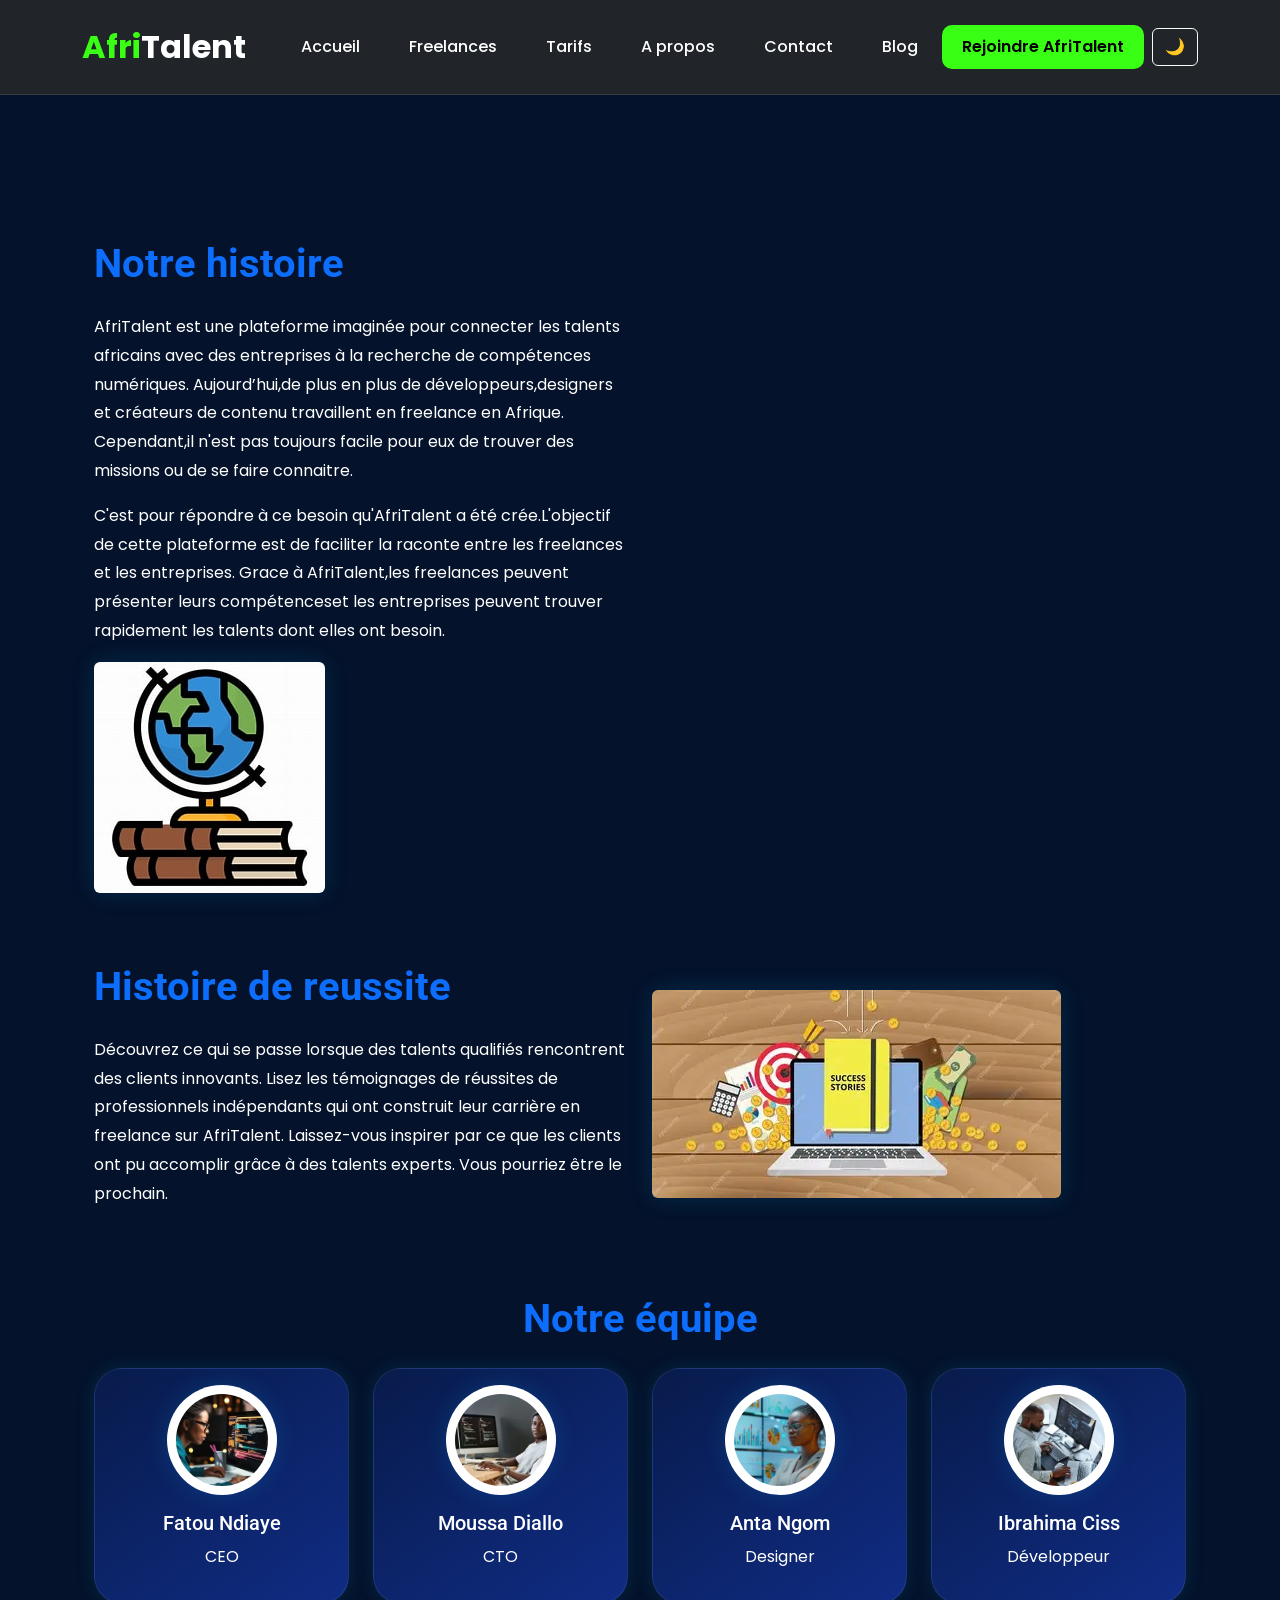
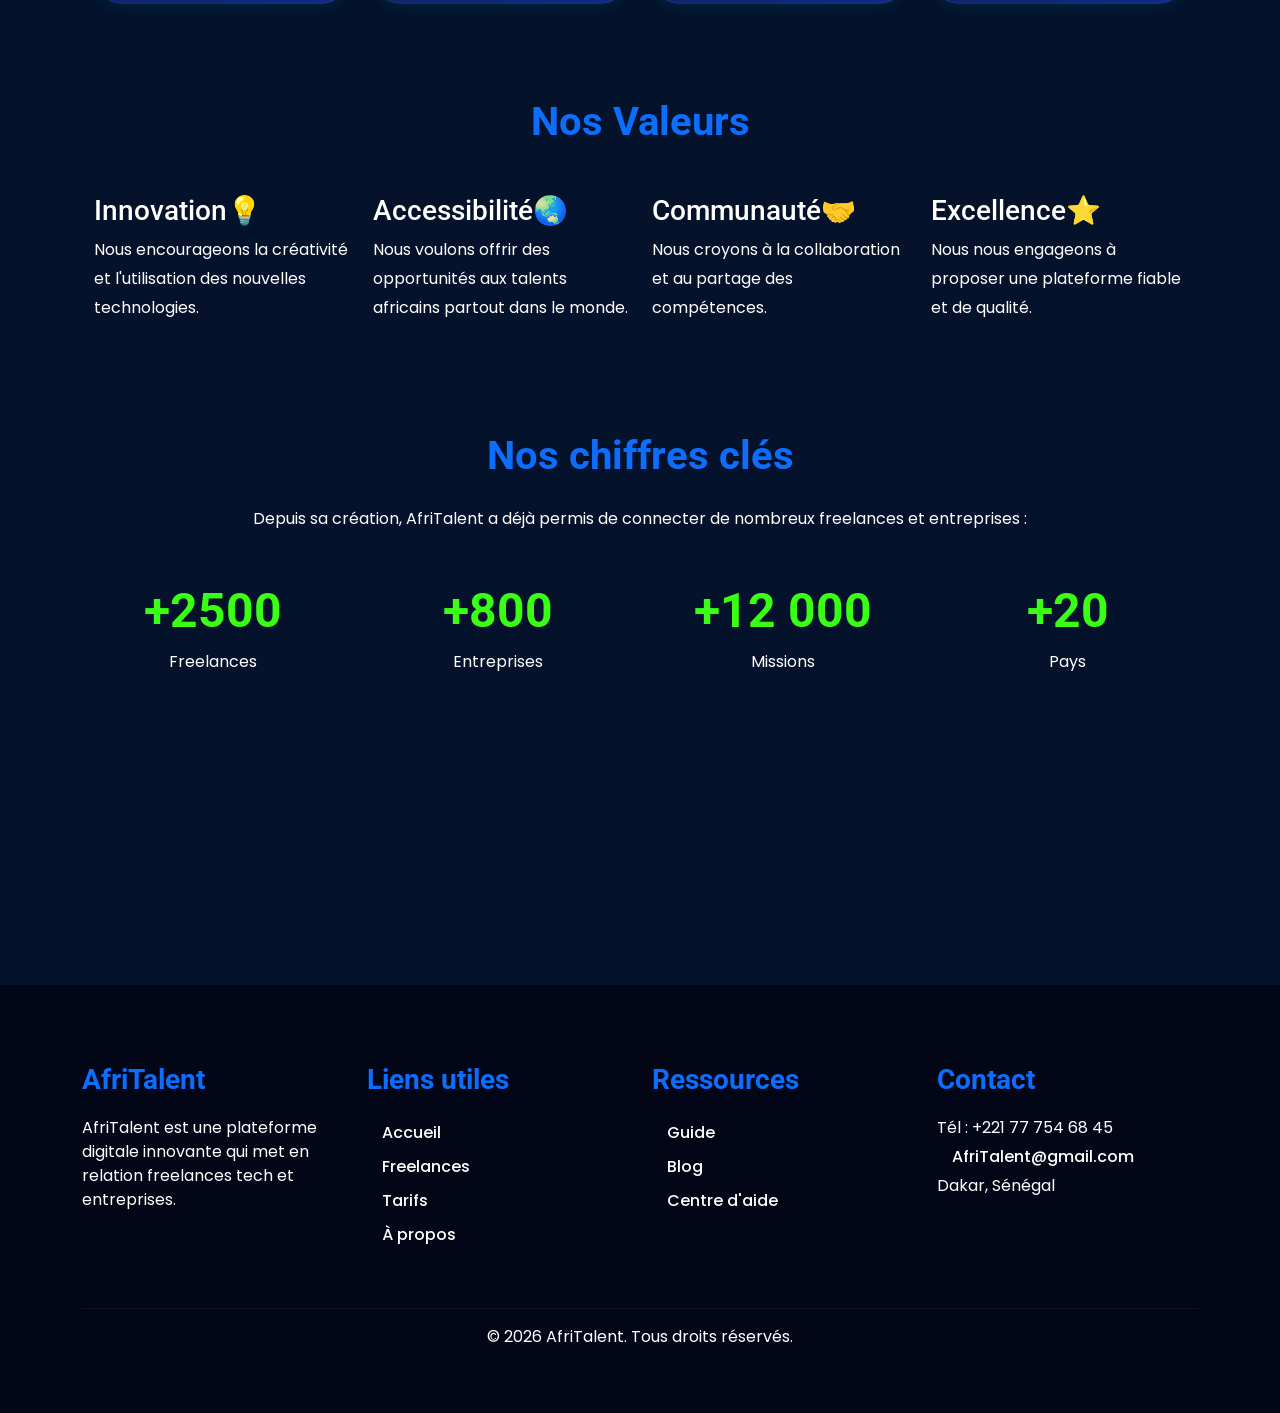
==== commit 9c4bf567: "JS : dark mode avec localStorage, navbar dynamique au scroll" ====
--- a/about.html
+++ b/about.html
@@ -45,6 +45,12 @@
 href="index.html">Blog</a></li>  
 </ul> 
 <a href="contact.html" class="btn btn-primary ms-3">Rejoindre AfriTalent</a>
+     <button id="theme-toggle"
+        class="btn btn-outline-light ms-2 mt-3 mt-lg-0">
+
+    🌙
+
+</button>
 </div> 
 </div> 
 </nav> 
@@ -265,6 +271,11 @@
     </div>
 
 </footer>
+<button id="backToTop">
+
+    ↑
+
+</button>
 <!-- Bootstrap 5 via CDN : script JavaScript -->
     <script src="https://cdn.jsdelivr.net/npm/bootstrap@5.3.0/dist/js/bootstrap.bundle.min.js"></script>
     <!-- Votre script JavaScript -->
--- a/css/style.css
+++ b/css/style.css
@@ -1600,4 +1600,185 @@
         text-align: center;
     }
 
-}+}
+/*  COMMIT 6 */
+
+/* LIGHT MODE */
+
+body.light-mode{
+    background:var(--light-color);
+    color:var(--secondary-color);
+}
+
+body.light-mode .navbar{
+    background:var(--light-color);
+}
+
+body.light-mode .logo,
+body.light-mode .nav-link{
+    color:var(--secondary-color);
+}
+
+body.light-mode #foot{
+    background:var(--light-color);
+    color:var(--secondary-color);
+}
+
+/* NAVBAR SCROLL */
+
+.navbar.scrolled{
+    background:var(--secondary-color);
+    padding:10px 0;
+
+    box-shadow:
+    0 5px 20px rgba(0,0,0,0.3);
+
+    transition:0.4s;
+}
+
+/* BOUTON RETOUR HAUT */
+
+#backToTop{
+    position:fixed;
+
+    bottom:20px;
+    right:20px;
+
+    width:50px;
+    height:50px;
+
+    border:none;
+
+    border-radius:50%;
+
+    background:var(--primary-color);
+
+    color:var(--light-color);
+
+    font-size:22px;
+
+    cursor:pointer;
+
+    display:none;
+
+    z-index:999;
+
+    transition:0.3s;
+}
+
+#backToTop:hover{
+    transform:translateY(-5px);
+}
+/*  LIGHT MODE */
+
+body.light-mode{
+    background: var(--light-color);
+    color: var(--secondary-color);
+}
+
+/* NAVBAR */
+
+body.light-mode .navbar{
+    background: rgba(255,255,255,0.95);
+    box-shadow: 0 2px 10px rgba(0,0,0,0.08);
+}
+
+body.light-mode .nav-link{
+    color: var(--secondary-color);
+}
+
+body.light-mode .logo{
+    color: var(--secondary-color);
+}
+
+/* HERO */
+
+body.light-mode .hero-text,
+body.light-mode #hero-freelance p,
+body.light-mode #hero-tarifs p{
+    color:var(--secondary-color);
+}
+
+/* CARDS */
+
+body.light-mode .step-card,
+body.light-mode .service-card,
+body.light-mode .freelance-card,
+body.light-mode .testimonial-card,
+body.light-mode .card{
+    background:var(--light-color);
+    color: var(--secondary-color);
+}
+
+/* TEXTES */
+
+body.light-mode .step-card p,
+body.light-mode .service-card p,
+body.light-mode .freelance-card p,
+body.light-mode .testimonial-card p{
+    color: var(--secondary-color);
+}
+
+body.light-mode .freelance-card h4{
+    color: var(--secondary-color);
+}
+
+/* FILTRES */
+
+body.light-mode .btn-outline-success{
+    color: var(--secondary-color);
+    border-color: var(--primary-color);
+}
+
+body.light-mode .btn-outline-success:hover{
+    color:var(--light-color);
+}
+
+/* FOOTER */
+
+body.light-mode #foot{
+    background: var(--light-color);
+}
+
+body.light-mode #foot .nav-link,
+body.light-mode #foot p,
+body.light-mode #foot li{
+    color: var(--secondary-color);
+}
+
+/* ACCORDION */
+
+body.light-mode .accordion-item{
+    background: var(--light-color);
+}
+
+body.light-mode .accordion-button{
+    background: var(--light-color);
+    color: var(--secondary-color);
+}
+
+body.light-mode .accordion-body{
+    background: var(--light-color);
+    color: var(--secondary-color);
+}
+/* CORRECTION TEXTES MODE CLAIR */
+
+body.light-mode p,
+body.light-mode li,
+body.light-mode small,
+body.light-mode span{
+    color: var(--secondary-color) ;
+}
+
+/* SECTION ABOUT */
+
+body.light-mode #hero p{
+    color: var(--secondary-color) ;
+}
+
+/* HERO CONTENT */
+
+body.light-mode .hero-content p{
+    color: var(--secondary-color) ;
+}
+
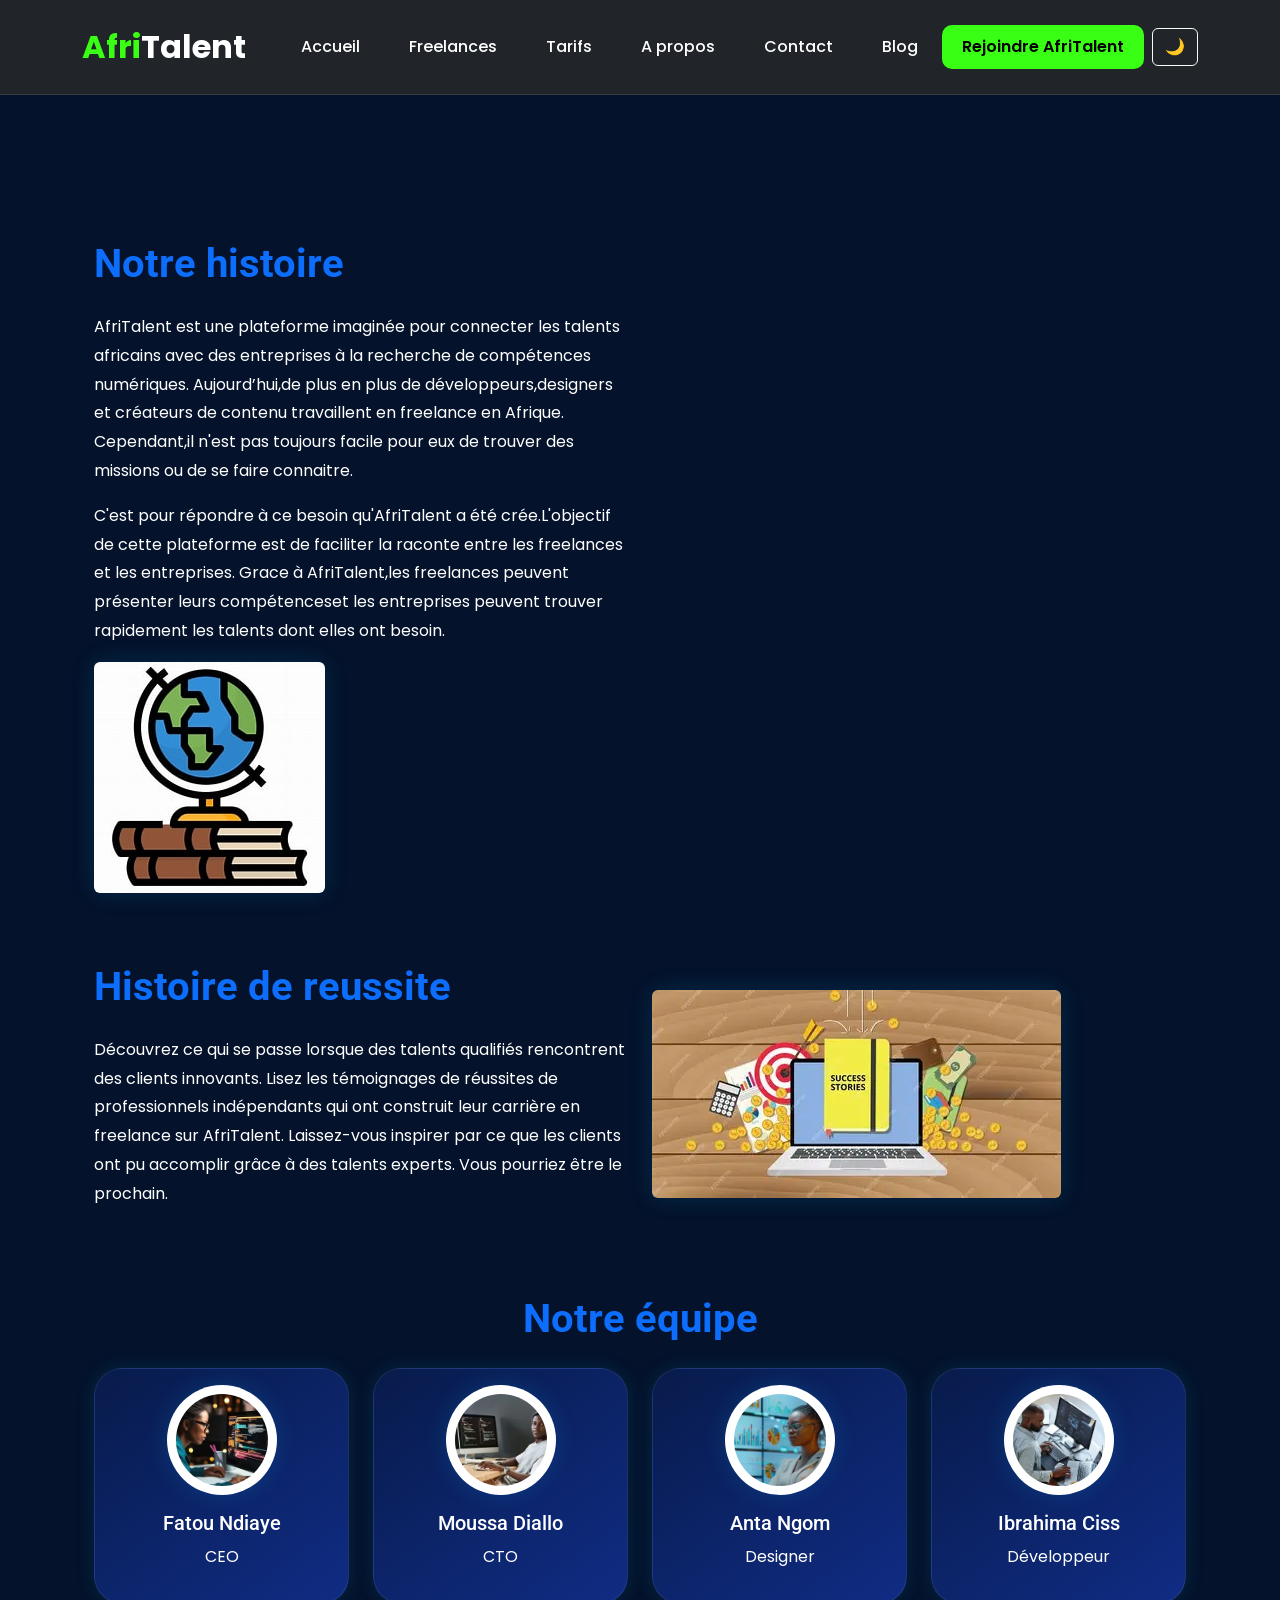
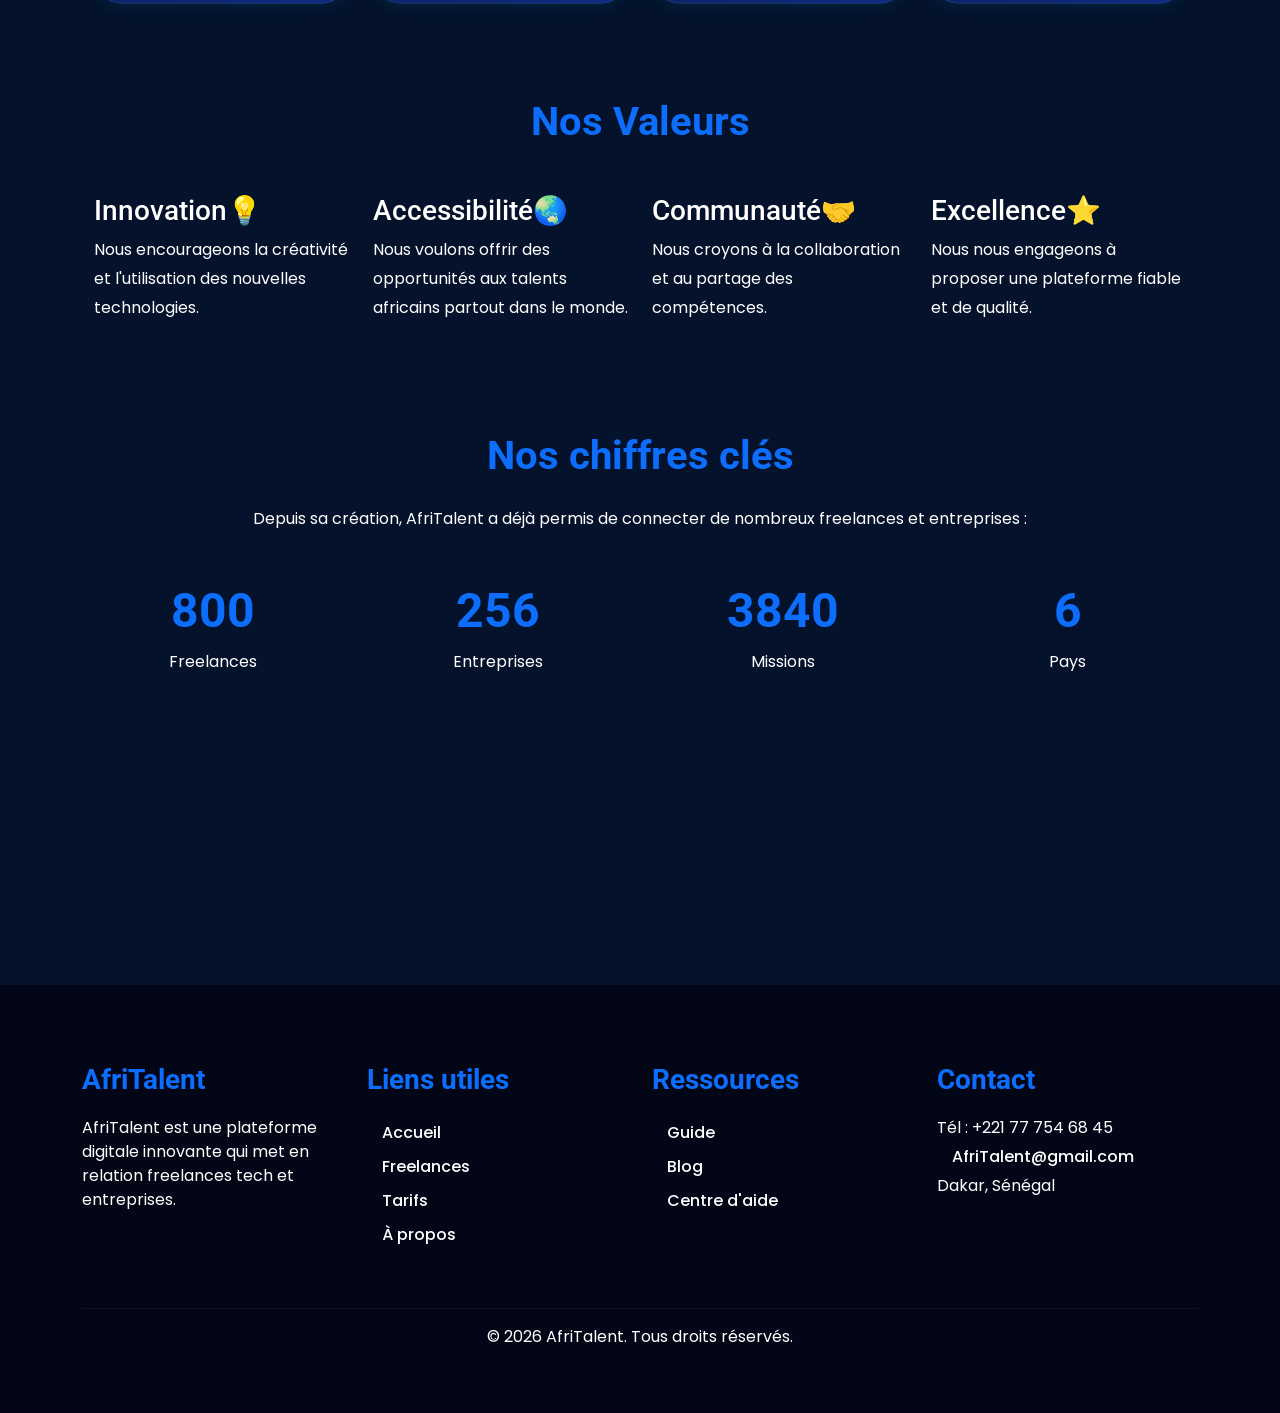
==== commit 4d456c0c: "JS : compteurs animés au scroll et animations fade-in des sections" ====
--- a/about.html
+++ b/about.html
@@ -156,22 +156,30 @@
   <div class="row mt-4">
 
     <div class=" col-12 col-sm-6 col-lg-3 mb-4">
-      <h3 class="fw-bold">+2500</h3>
+      <h3 class="counter-number" data-target="2500">
+        0
+      </h3>
       <p>Freelances</p>
     </div>
 
     <div class=" col-12 col-sm-6 col-lg-3 mb-4">
-      <h3 class="fw-bold">+800</h3>
+      <h3 class="counter-number" data-target="800">
+        0
+      </h3>
       <p>Entreprises</p>
     </div>
 
     <div class=" col-12 col-sm-6 col-lg-3 mb-4">
-      <h3 class="fw-bold">+12 000</h3>
+      <h3 class="counter-number" data-target="12000">
+        0
+      </h3>
       <p>Missions</p>
     </div>
 
     <div class=" col-12 col-sm-6 col-lg-3 mb-4">
-      <h3 class="fw-bold">+20</h3>
+      <h3 class="counter-number" data-target="20">
+        0
+      </h3>
       <p>Pays</p>
     </div>
 
--- a/css/style.css
+++ b/css/style.css
@@ -1781,4 +1781,16 @@
 body.light-mode .hero-content p{
     color: var(--secondary-color) ;
 }
-
+/*FADE IN ANIMATION*/
+
+.fade-in{
+    opacity: 0;
+    transform: translateY(40px);
+    transition: all 1s ease;
+}
+
+.fade-in.show{
+    opacity: 1;
+    transform: translateY(0);
+}
+
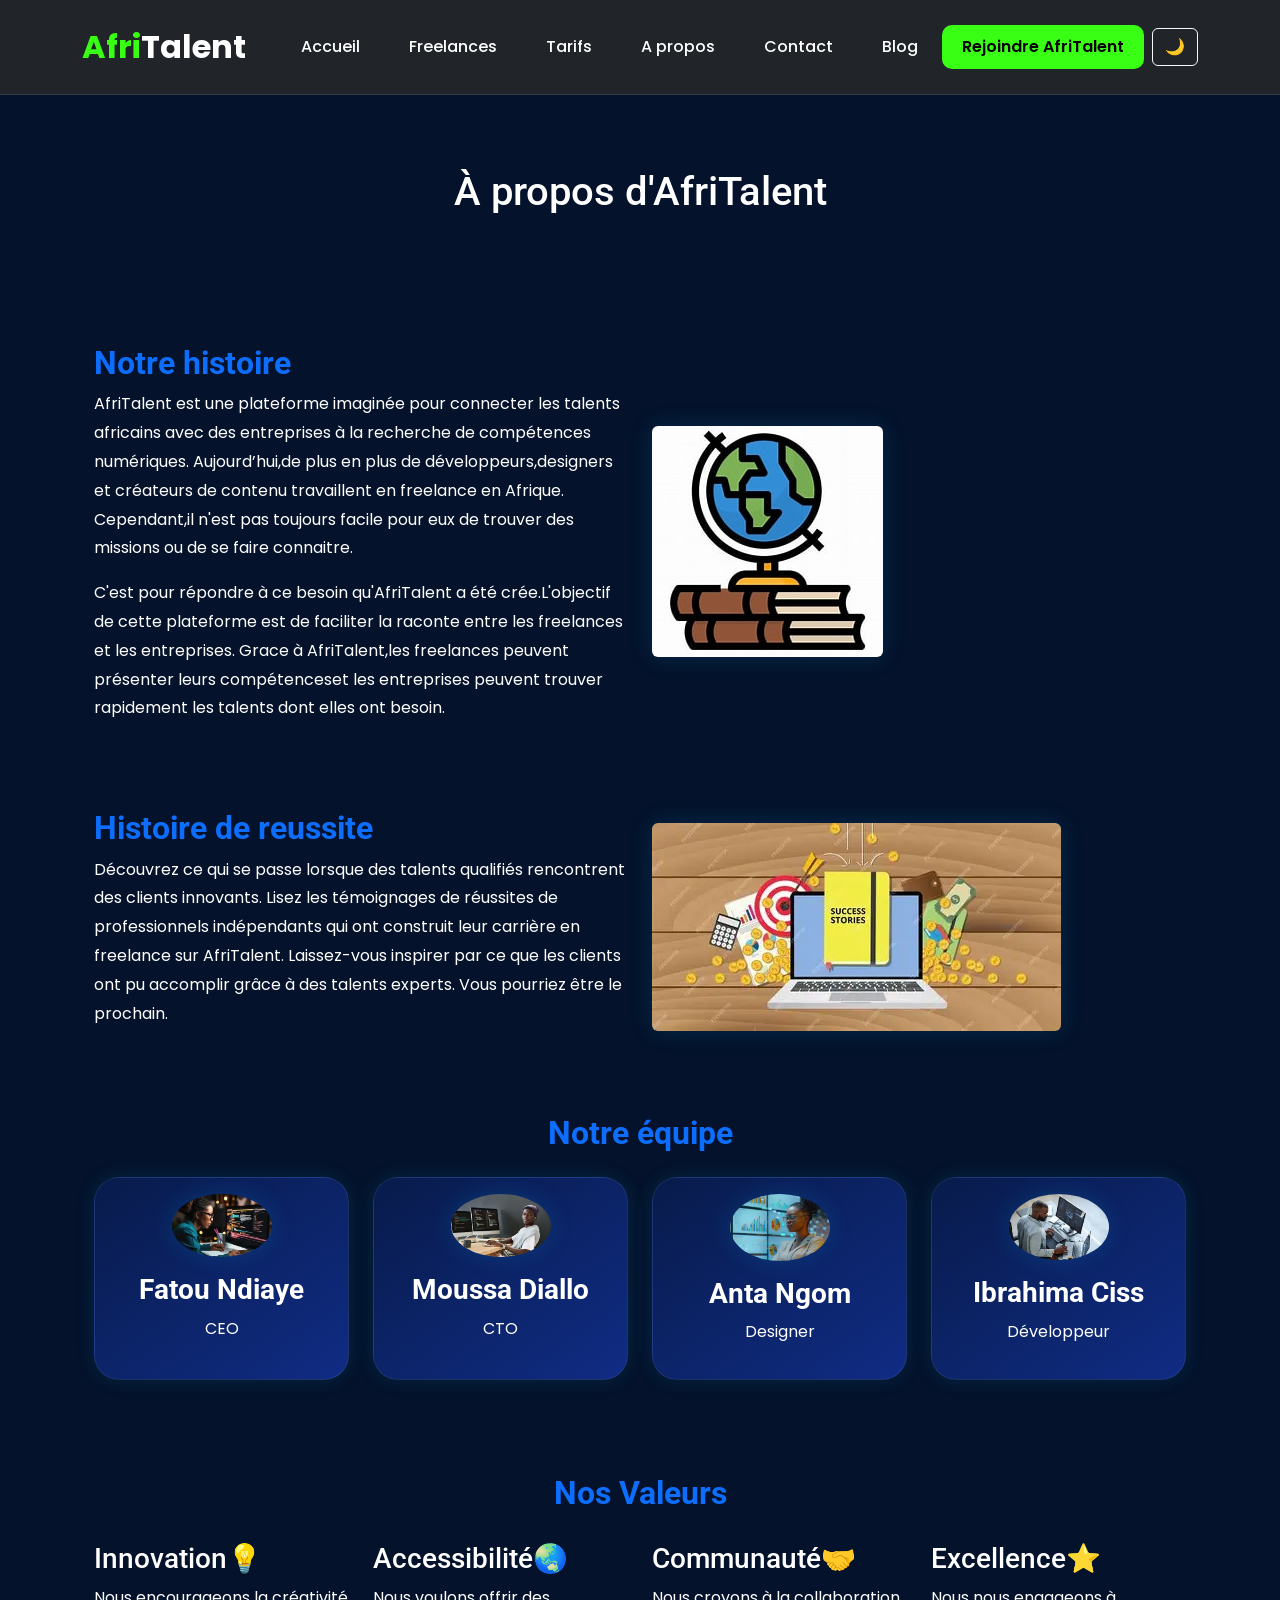
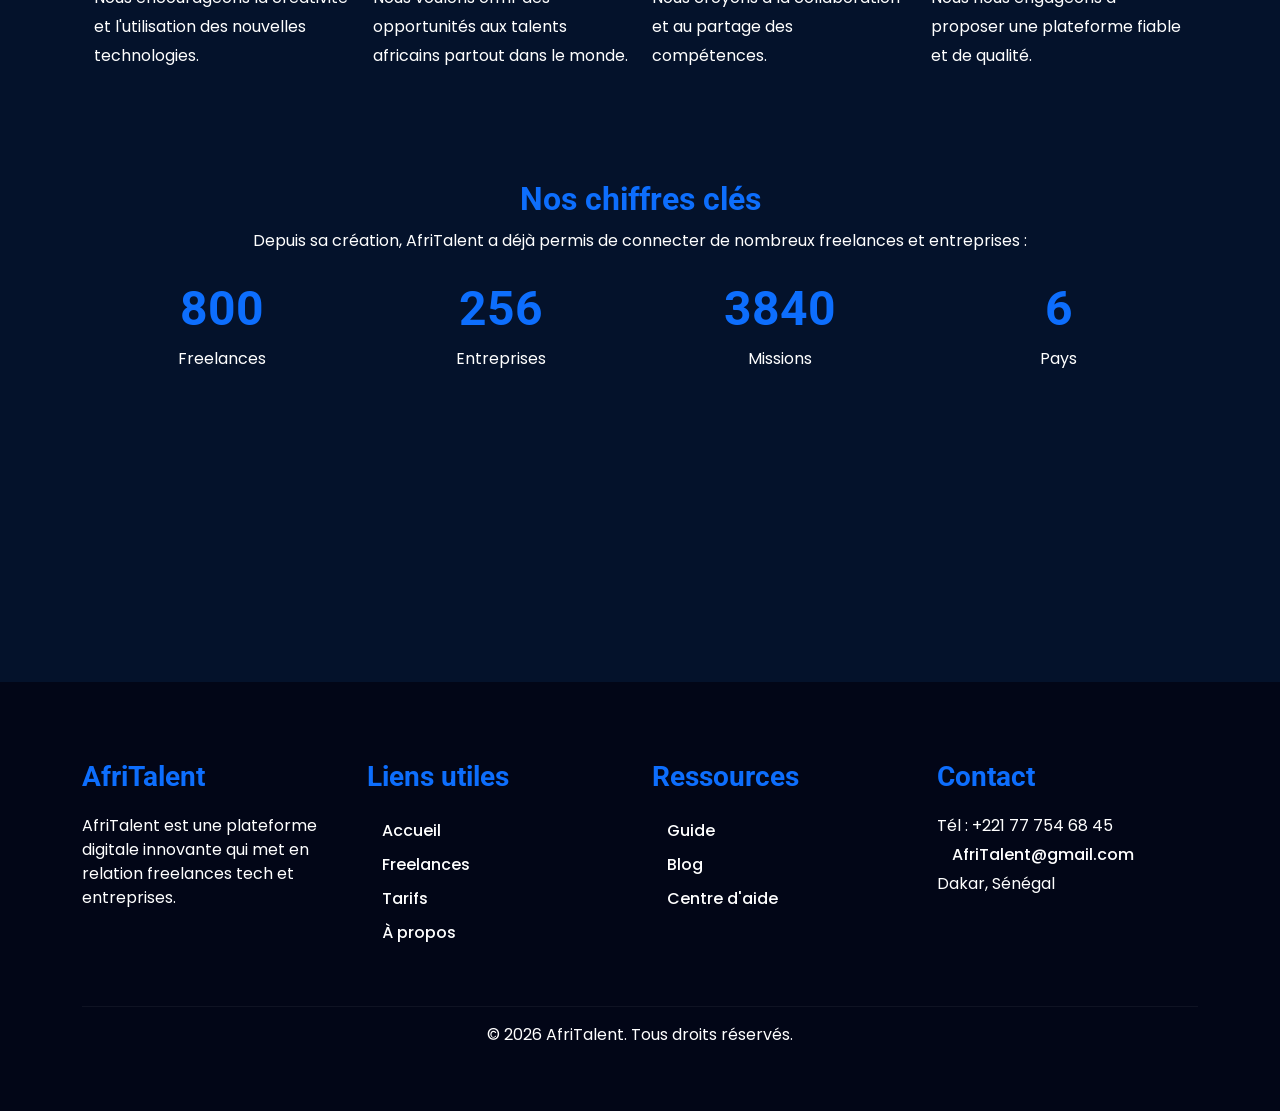
==== commit 277b3594: "Finalisation : corrections responsive, optimisation du code et commentaires" ====
--- a/about.html
+++ b/about.html
@@ -1,292 +1,329 @@
-<!DOCTYPE html>
+<!doctype html>
 <html lang="fr">
-<head>
-    <meta charset="UTF-8">
-    <meta name="viewport" content="width=device-width, initial-scale=1.0">
+  <head>
+    <meta charset="UTF-8" />
+    <meta name="viewport" content="width=device-width, initial-scale=1.0" />
     <title>AfriTalent-About</title>
     <!-- Google Fonts -->
-    <link rel="preconnect" href="https://fonts.googleapis.com">
-    <link rel="preconnect" href="https://fonts.gstatic.com" crossorigin>
-
-    <link href="https://fonts.googleapis.com/css2?family=Poppins:wght@300;400;500;600;700&family=Roboto:wght@300;400;500&display=swap" rel="stylesheet">
-    <!-- Bootstrap 5 via CDN : feuille de style --> 
-    <link href="https://cdn.jsdelivr.net/npm/bootstrap@5.3.0/dist/css/bootstrap.min.css" rel="stylesheet">
-    <link rel="stylesheet" href="css/style.css">
-</head>
-<body>
-  <header>
-  <!-- Navigation Bootstrap commune a toutes les pages --> 
-<nav class="navbar navbar-expand-lg navbar-dark bg-dark fixed-top"> 
-<div class="container"> 
-<a class="navbar-brand logo" href="index.html">
-    <span>Afri</span>Talent
-</a>
-<button class="navbar-toggler" type="button" 
-data-bs-toggle="collapse" 
-data-bs-target="#navMenu" 
-aria-controls="navMenu" 
-aria-expanded="false" 
-aria-label="Toggle navigation"> 
-<span class="navbar-toggler-icon"></span> 
-</button> 
-<div class="collapse navbar-collapse justify-content-between align-items-center" id="navMenu">
-<ul class="navbar-nav ms-auto"> 
-<li class="nav-item"><a class="nav-link active" 
-href="index.html">Accueil</a></li> 
-<li class="nav-item"><a class="nav-link" 
-href="freelances.html">Freelances</a></li> 
-<li class="nav-item"><a class="nav-link" 
-href="tarifs.html">Tarifs</a></li> 
-<li class="nav-item"><a class="nav-link" href="about.html">A 
-propos</a></li> 
-<li class="nav-item"><a class="nav-link" 
-href="contact.html">Contact</a></li>
-<li class="nav-item"><a class="nav-link" 
-href="index.html">Blog</a></li>  
-</ul> 
-<a href="contact.html" class="btn btn-primary ms-3">Rejoindre AfriTalent</a>
-     <button id="theme-toggle"
-        class="btn btn-outline-light ms-2 mt-3 mt-lg-0">
-
-    🌙
-
-</button>
-</div> 
-</div> 
-</nav> 
-</header>
-<section id="hero">
-
-    <div class="container py-5"> 
-       <div class="container pt-5">
-    <section>
-       
-        <div class="row align-items-center mt-4">
-            <div class=" col-12 col-md-6">
-                 <h1 id="acc">Notre histoire</h1>
-                <p>
-                    AfriTalent est une plateforme imaginée pour connecter les talents africains avec des entreprises à la recherche de compétences numériques. Aujourd’hui,de plus en plus de développeurs,designers et créateurs de contenu travaillent en freelance en Afrique. Cependant,il n'est pas toujours facile pour eux de trouver des missions ou de se faire connaitre.
-                </p>
-                <p>
-                    C'est pour répondre à ce besoin qu'AfriTalent a été crée.L'objectif de cette plateforme est de faciliter la raconte entre les freelances et les entreprises. Grace à AfriTalent,les freelances peuvent présenter leurs compétenceset les entreprises peuvent trouver rapidement les talents dont elles ont besoin.
-                </p>
-            </div>
-            <div class=" col-12col-md-6">
-                <img src="icones/histoire.jpg" class="img-fluid rounded">
-            </div>
+    <link rel="preconnect" href="https://fonts.googleapis.com" />
+    <link rel="preconnect" href="https://fonts.gstatic.com" crossorigin />
+
+    <link
+      href="https://fonts.googleapis.com/css2?family=Poppins:wght@300;400;500;600;700&family=Roboto:wght@300;400;500&display=swap"
+      rel="stylesheet"
+    />
+    <!-- Bootstrap 5 via CDN : feuille de style -->
+    <link
+      href="https://cdn.jsdelivr.net/npm/bootstrap@5.3.0/dist/css/bootstrap.min.css"
+      rel="stylesheet"
+    />
+    <link rel="stylesheet" href="css/style.css" />
+  </head>
+  <body>
+    <header>
+      <!-- Navigation Bootstrap commune a toutes les pages -->
+      <nav class="navbar navbar-expand-lg navbar-dark bg-dark fixed-top">
+        <div class="container">
+          <a class="navbar-brand logo" href="index.html">
+            <span>Afri</span>Talent
+          </a>
+          <button
+            class="navbar-toggler"
+            type="button"
+            data-bs-toggle="collapse"
+            data-bs-target="#navMenu"
+            aria-controls="navMenu"
+            aria-expanded="false"
+            aria-label="Toggle navigation"
+          >
+            <span class="navbar-toggler-icon"></span>
+          </button>
+          <div
+            class="collapse navbar-collapse justify-content-between align-items-center"
+            id="navMenu"
+          >
+            <ul class="navbar-nav ms-auto">
+              <li class="nav-item">
+                <a class="nav-link active" href="index.html">Accueil</a>
+              </li>
+              <li class="nav-item">
+                <a class="nav-link" href="freelances.html">Freelances</a>
+              </li>
+              <li class="nav-item">
+                <a class="nav-link" href="tarifs.html">Tarifs</a>
+              </li>
+              <li class="nav-item">
+                <a class="nav-link" href="about.html">A propos</a>
+              </li>
+              <li class="nav-item">
+                <a class="nav-link" href="contact.html">Contact</a>
+              </li>
+              <li class="nav-item">
+                <a class="nav-link" href="index.html">Blog</a>
+              </li>
+            </ul>
+            <a href="contact.html" class="btn btn-primary ms-3"
+              >Rejoindre AfriTalent</a
+            >
+            <button
+              id="theme-toggle"
+              class="btn btn-outline-light ms-2 mt-3 mt-lg-0"
+            >
+              🌙
+            </button>
+          </div>
         </div>
-     </section>
-     <section class="mt-5">
-        <div class="row align-items-center mt-4">
-            <div class="col-md-6">
-                 <h1 id="acc">Histoire de reussite</h1>
-                <p>
-                    Découvrez ce qui se passe lorsque des talents qualifiés rencontrent des clients innovants. Lisez les témoignages de réussites de professionnels indépendants qui ont construit leur carrière en freelance sur AfriTalent. Laissez-vous inspirer par ce que les clients ont pu accomplir grâce à des talents experts. Vous pourriez être le prochain.
-                </p>
-            </div>
-            <div class=" col-12 col-md-6">
-                <img src="icones/reussite.webp" class="img-fluid rounded">
-            </div>
+      </nav>
+    </header>
+    <section id="hero">
+      <h1 class="text-center pt-5">À propos d'AfriTalent</h1>
+
+      <div class="container py-5">
+        <div class="container pt-5">
+          <section>
+            <div class="row align-items-center mt-4">
+              <div class="col-12 col-md-6">
+                <h2 class="acc">Notre histoire</h2>
+                <p>
+                  AfriTalent est une plateforme imaginée pour connecter les
+                  talents africains avec des entreprises à la recherche de
+                  compétences numériques. Aujourd’hui,de plus en plus de
+                  développeurs,designers et créateurs de contenu travaillent en
+                  freelance en Afrique. Cependant,il n'est pas toujours facile
+                  pour eux de trouver des missions ou de se faire connaitre.
+                </p>
+                <p>
+                  C'est pour répondre à ce besoin qu'AfriTalent a été
+                  crée.L'objectif de cette plateforme est de faciliter la
+                  raconte entre les freelances et les entreprises. Grace à
+                  AfriTalent,les freelances peuvent présenter leurs
+                  compétenceset les entreprises peuvent trouver rapidement les
+                  talents dont elles ont besoin.
+                </p>
+              </div>
+              <div class="col-12 col-md-6">
+                <img
+                  src="icones/histoire.jpg"
+                  class="img-fluid rounded"
+                  alt="Histoire AfriTalent"
+                />
+              </div>
+            </div>
+          </section>
+          <section class="mt-5">
+            <div class="row align-items-center mt-4">
+              <div class="col-md-6">
+                <h2 class="acc">Histoire de reussite</h2>
+                <p>
+                  Découvrez ce qui se passe lorsque des talents qualifiés
+                  rencontrent des clients innovants. Lisez les témoignages de
+                  réussites de professionnels indépendants qui ont construit
+                  leur carrière en freelance sur AfriTalent. Laissez-vous
+                  inspirer par ce que les clients ont pu accomplir grâce à des
+                  talents experts. Vous pourriez être le prochain.
+                </p>
+              </div>
+              <div class="col-12 col-md-6">
+                <img
+                  src="icones/reussite.webp"
+                  class="img-fluid rounded"
+                  alt="Histoire de réussite"
+                />
+              </div>
+            </div>
+          </section>
+          <section class="mt-5">
+            <h2 class="text-center acc">Notre équipe</h2>
+
+            <div class="row text-center mt-4">
+              <div class="col-12 col-sm-6 col-lg-3 mb-4">
+                <div class="card p-3 equipe">
+                  <img
+                    src="icones/femme.webp"
+                    alt="Fatou Ndiaye"
+                    class="rounded-circle mx-auto mb-3"
+                    width="100"
+                  />
+                  <h3>Fatou Ndiaye</h3>
+                  <p>CEO</p>
+                </div>
+              </div>
+
+              <div class="col-12 col-sm-6 col-lg-3 mb-4">
+                <div class="card p-3 equipe">
+                  <img
+                    src="icones/hommes.webp"
+                    alt="Moussa Diallo"
+                    class="rounded-circle mx-auto mb-3"
+                    width="100"
+                  />
+                  <h3>Moussa Diallo</h3>
+                  <p>CTO</p>
+                </div>
+              </div>
+
+              <div class="col-12 col-sm-6 col-lg-3 mb-4">
+                <div class="card p-3 equipe">
+                  <img
+                    src="icones/anta.webp"
+                    alt="Anta Ngom"
+                    class="rounded-circle mx-auto mb-3"
+                    width="100"
+                  />
+                  <h3>Anta Ngom</h3>
+                  <p>Designer</p>
+                </div>
+              </div>
+
+              <div class="col-12 col-sm-6 col-lg-3 mb-4">
+                <div class="card p-3 equipe">
+                  <img
+                    src="icones/ibou.webp"
+                    alt="Ibrahima Ciss"
+                    class="rounded-circle mx-auto mb-3"
+                    width="100"
+                  />
+                  <h3>Ibrahima Ciss</h3>
+                  <p>Développeur</p>
+                </div>
+              </div>
+            </div>
+          </section>
+          <section class="mt-5">
+            <h2 class="text-center acc">Nos Valeurs</h2>
+            <div class="row">
+              <div class="col-12 col-sm-6 col-lg-3 mb-4">
+                <h3>Innovation💡</h3>
+                <p>
+                  Nous encourageons la créativité et l'utilisation des nouvelles
+                  technologies.
+                </p>
+              </div>
+              <div class="col-12 col-sm-6 col-lg-3 mb-4">
+                <h3>Accessibilité🌏</h3>
+                <p>
+                  Nous voulons offrir des opportunités aux talents africains
+                  partout dans le monde.
+                </p>
+              </div>
+              <div class="col-12 col-sm-6 col-lg-3 mb-4">
+                <h3>Communauté🤝</h3>
+                <p>
+                  Nous croyons à la collaboration et au partage des compétences.
+                </p>
+              </div>
+              <div class="col-12 col-sm-6 col-lg-3 mb-4">
+                <h3>Excellence⭐</h3>
+                <p>
+                  Nous nous engageons à proposer une plateforme fiable et de
+                  qualité.
+                </p>
+              </div>
+            </div>
+          </section>
+          <section class="mt-5">
+            <h2 class="text-center acc">Nos chiffres clés</h2>
+
+            <p class="text-center">
+              Depuis sa création, AfriTalent a déjà permis de connecter de
+              nombreux freelances et entreprises :
+            </p>
+
+            <div class="row mt-4 text-center">
+              <div class="col-12 col-sm-6 col-lg-3 mb-4">
+                <h3 class="counter-number" data-target="2500">0</h3>
+                <p>Freelances</p>
+              </div>
+
+              <div class="col-12 col-sm-6 col-lg-3 mb-4">
+                <h3 class="counter-number" data-target="800">0</h3>
+                <p>Entreprises</p>
+              </div>
+
+              <div class="col-12 col-sm-6 col-lg-3 mb-4">
+                <h3 class="counter-number" data-target="12000">0</h3>
+                <p>Missions</p>
+              </div>
+
+              <div class="col-12 col-sm-6 col-lg-3 mb-4">
+                <h3 class="counter-number" data-target="20">0</h3>
+                <p>Pays</p>
+              </div>
+            </div>
+          </section>
         </div>
-     </section>
-<section class="mt-5">
-  <h1 class="text-center" id="acc">Notre équipe</h1>
-
-  <div class="row text-center mt-4">
-
-    <div class=" col-12 col-sm-6 col-lg-3 mb-4" >
-      <div class="card p-3" id="card">
-        <img src="icones/femme.webp" class="rounded-circle mx-auto mb-3" width="100">
-        <h5>Fatou Ndiaye</h5>
-        <p>CEO</p>
       </div>
-    </div>
-
-    <div class=" col-12 col-sm-6 col-lg-3 mb-4" >
-      <div class="card p-3" id="card">
-        <img src="icones/hommes.webp" class="rounded-circle mx-auto mb-3" width="100">
-        <h5>Moussa Diallo</h5>
-        <p>CTO</p>
+    </section>
+
+    <footer id="foot" class="text-white mt-5 p-5">
+      <div class="container">
+        <div class="row">
+          <!-- COL 1 -->
+
+          <div class="col-12col-md-6 col-lg-3 mb-4">
+            <h3>AfriTalent</h3>
+
+            <p>
+              AfriTalent est une plateforme digitale innovante qui met en
+              relation freelances tech et entreprises.
+            </p>
+          </div>
+
+          <!-- COL 2 -->
+
+          <div class="col-12 col-md-6 col-lg-3 mb-4">
+            <h3>Liens utiles</h3>
+
+            <ul class="list-unstyled">
+              <li><a class="nav-link" href="index.html">Accueil</a></li>
+              <li><a class="nav-link" href="freelances.html">Freelances</a></li>
+              <li><a class="nav-link" href="tarifs.html">Tarifs</a></li>
+              <li><a class="nav-link" href="about.html">À propos</a></li>
+            </ul>
+          </div>
+
+          <!-- COL 3 -->
+
+          <div class="col-12 col-md-6 col-lg-3 mb-4">
+            <h3>Ressources</h3>
+
+            <ul class="list-unstyled">
+              <li><a class="nav-link" href="#">Guide</a></li>
+              <li><a class="nav-link" href="#">Blog</a></li>
+              <li><a class="nav-link" href="#">Centre d'aide</a></li>
+            </ul>
+          </div>
+
+          <!-- COL 4 -->
+
+          <div class="col-12 col-md-6 col-lg-3 mb-4">
+            <h3>Contact</h3>
+
+            <ul class="list-unstyled">
+              <li>Tél : +221 77 754 68 45</li>
+
+              <li>
+                <a class="nav-link" href="mailto:AfriTalent@gmail.com">
+                  AfriTalent@gmail.com
+                </a>
+              </li>
+
+              <li>Dakar, Sénégal</li>
+            </ul>
+          </div>
+        </div>
+
+        <hr />
+
+        <div class="text-center">
+          <p>© 2026 AfriTalent. Tous droits réservés.</p>
+        </div>
       </div>
-    </div>
-
-    <div class=" col-12 col-sm-6 col-lg-3 mb-4" >
-      <div class="card p-3"id="card">
-        <img src="icones/anta.webp" class="rounded-circle mx-auto mb-3" width="100">
-        <h5>Anta Ngom</h5>
-        <p>Designer</p>
-      </div>
-    </div>
-
-    <div class=" col-12 col-sm-6 col-lg-3 mb-4" >
-      <div class="card p-3" id="card">
-        <img src="icones/ibou.webp" class="rounded-circle mx-auto mb-3" width="100">
-        <h5>Ibrahima Ciss</h5>
-        <p>Développeur</p>
-      </div>
-    </div>
-
-  </div>
-</section>
-            <h1 class="text-center" id="acc">Nos Valeurs</h1>
-     <section class="mt-5">
-         <div class="row">
-                <div class=" col-12 col-sm-6 col-lg-3 mb-4">
-                 <h3>Innovation💡</h3>
-                 <p>Nous encourageons la créativité et l'utilisation des nouvelles technologies.</p>
-                </div>
-                <div class=" col-12 col-sm-6 col-lg-3 mb-4">
-                 <h3>Accessibilité🌏</h3>
-                 <p>Nous voulons offrir des opportunités aux talents africains partout dans le monde.</p>
-                </div>
-                <div class=" col-12 col-sm-6 col-lg-3 mb-4">
-                  <h3>Communauté🤝</h3>
-                  <p>Nous croyons à la collaboration et au partage des compétences.</p>
-                </div>
-                <div class=" col-12 col-sm-6 col-lg-3 mb-4">
-                  <h3>Excellence⭐</h3>
-                  <p>Nous nous engageons à proposer une plateforme fiable et de qualité.</p>
-                </div>
-            </div>
-        </div>
-
-        <h1 class="text-center" id="acc">Nos chiffres clés</h1>
-        <p class="text-center">Depuis sa création, AfriTalent a déjà permis de connecter de nombreux freelances et entreprises :</p>
-        <section class="mt-5 text-center">
-  <div class="row mt-4">
-
-    <div class=" col-12 col-sm-6 col-lg-3 mb-4">
-      <h3 class="counter-number" data-target="2500">
-        0
-      </h3>
-      <p>Freelances</p>
-    </div>
-
-    <div class=" col-12 col-sm-6 col-lg-3 mb-4">
-      <h3 class="counter-number" data-target="800">
-        0
-      </h3>
-      <p>Entreprises</p>
-    </div>
-
-    <div class=" col-12 col-sm-6 col-lg-3 mb-4">
-      <h3 class="counter-number" data-target="12000">
-        0
-      </h3>
-      <p>Missions</p>
-    </div>
-
-    <div class=" col-12 col-sm-6 col-lg-3 mb-4">
-      <h3 class="counter-number" data-target="20">
-        0
-      </h3>
-      <p>Pays</p>
-    </div>
-
-  </div>
-</section>
-</div>
-</section>
-     <footer id="foot" class="text-white mt-5 p-5">
-
-    <div class="container">
-
-        <div class="row">
-
-            <!-- COL 1 -->
-
-            <div class=" col-12col-md-6 col-lg-3 mb-4">
-
-                <h3>AfriTalent</h3>
-
-                <p>
-                    AfriTalent est une plateforme digitale innovante
-                    qui met en relation freelances tech et entreprises.
-                </p>
-
-            </div>
-
-            <!-- COL 2 -->
-
-            <div class=" col-12 col-md-6 col-lg-3 mb-4">
-
-                <h3>Liens utiles</h3>
-
-                <ul class="list-unstyled">
-
-                    <li><a class="nav-link" href="index.html">Accueil</a></li>
-                    <li><a class="nav-link" href="freelances.html">Freelances</a></li>
-                    <li><a class="nav-link" href="tarifs.html">Tarifs</a></li>
-                    <li><a class="nav-link" href="about.html">À propos</a></li>
-
-                </ul>
-
-            </div>
-
-            <!-- COL 3 -->
-
-            <div class=" col-12 col-md-6 col-lg-3 mb-4">
-
-                <h3>Ressources</h3>
-
-                <ul class="list-unstyled">
-
-                    <li><a class="nav-link" href="#">Guide</a></li>
-                    <li><a class="nav-link" href="#">Blog</a></li>
-                    <li><a class="nav-link" href="#">Centre d'aide</a></li>
-
-                </ul>
-
-            </div>
-
-            <!-- COL 4 -->
-
-            <div class=" col-12 col-md-6 col-lg-3 mb-4">
-
-                <h3>Contact</h3>
-
-                <ul class="list-unstyled">
-
-                    <li>Tél : +221 77 754 68 45</li>
-
-                    <li>
-                        <a class="nav-link"
-                           href="mailto:AfriTalent@gmail.com">
-
-                            AfriTalent@gmail.com
-
-                        </a>
-                    </li>
-
-                    <li>Dakar, Sénégal</li>
-
-                </ul>
-
-            </div>
-
-        </div>
-
-        <hr>
-
-        <div class="text-center">
-
-            <p>
-                © 2026 AfriTalent. Tous droits réservés.
-            </p>
-
-        </div>
-
-    </div>
-
-</footer>
-<button id="backToTop">
-
-    ↑
-
-</button>
-<!-- Bootstrap 5 via CDN : script JavaScript -->
+    </footer>
+    <button id="backToTop">↑</button>
+    <!-- Bootstrap 5 via CDN : script JavaScript -->
     <script src="https://cdn.jsdelivr.net/npm/bootstrap@5.3.0/dist/js/bootstrap.bundle.min.js"></script>
     <!-- Votre script JavaScript -->
     <script src="js/main.js"></script>
-</body>
-</html>+  </body>
+</html>
--- a/css/style.css
+++ b/css/style.css
@@ -210,25 +210,6 @@
     text-align:center;
 }
 
-/* CTA */
-
-.cta-section{
-    position:relative;
-    background:url('../images/cta.webp') center/cover;
-    padding:120px 0;
-    margin-top:70px;
-}
-
-.cta-overlay{
-    position:absolute;
-    inset:0;
-    background:rgba(0,0,0,0.7);
-}
-
-.cta-content{
-    position:relative;
-    z-index:2;
-}
 
 /* FOOTER */
 
@@ -627,7 +608,7 @@
     color: #39ff14;
 }
 
-#card{
+.equipe{
     background:linear-gradient(145deg,#081b4b,#102c84);
     color:var(--light-color);
     border-radius:28px;
@@ -637,7 +618,7 @@
     border:1px solid rgba(255,255,255,0.08);
     box-shadow:0 0 20px rgba(0,191,255,0.15);
 }
-#acc{
+.acc{
     color:var(--primary-color);
     font-weight:700;
 }
@@ -649,7 +630,7 @@
     margin-bottom:20px;
     padding-top:90px;
 }
-/* COMMIT4 AFRITALENT */
+/* COMMIT4 */
 
 /* HERO ASYMETRIQUE */
 
@@ -738,13 +719,7 @@
     height:100%;
 }
 
-.bento-item:nth-child(1){
-    grid-row:span 2;
-}
-
-.bento-item:nth-child(4){
-    grid-column:span 2;
-}
+
 
 /* SERVICE CARDS */
 
